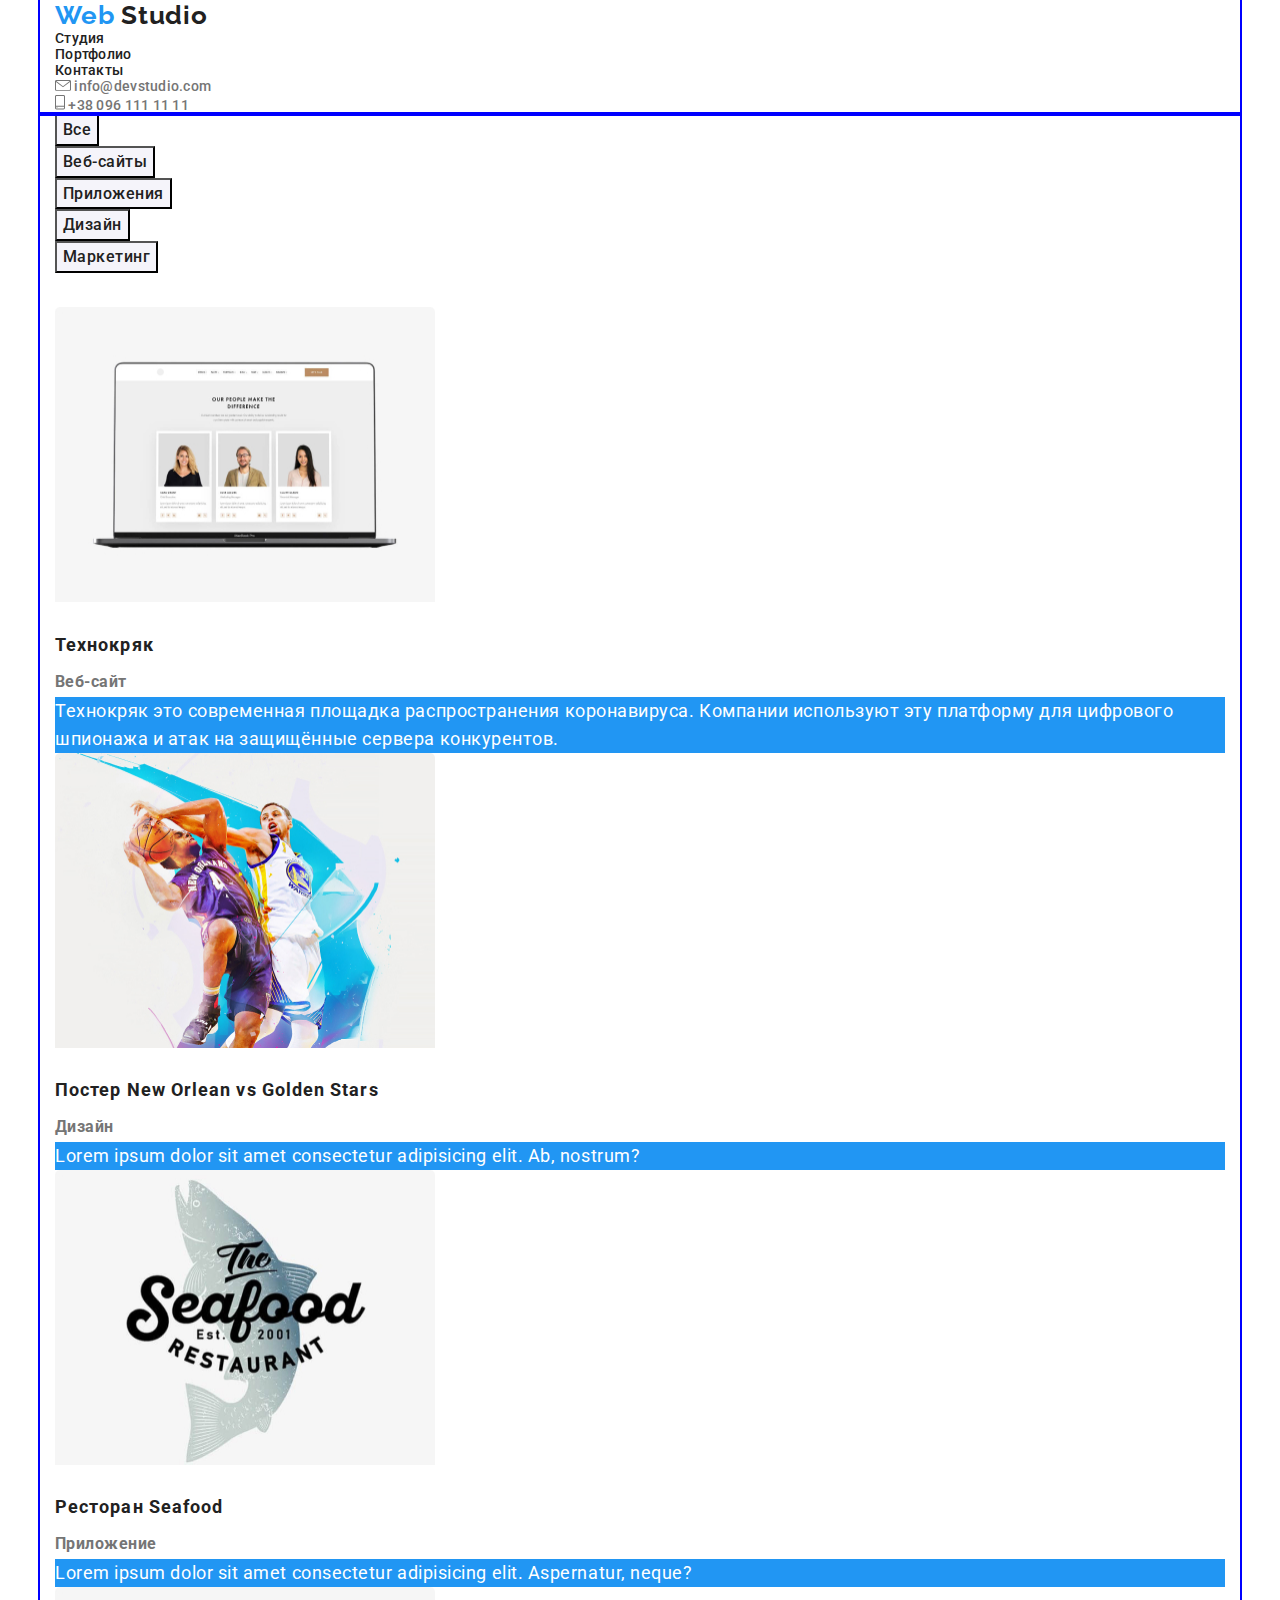
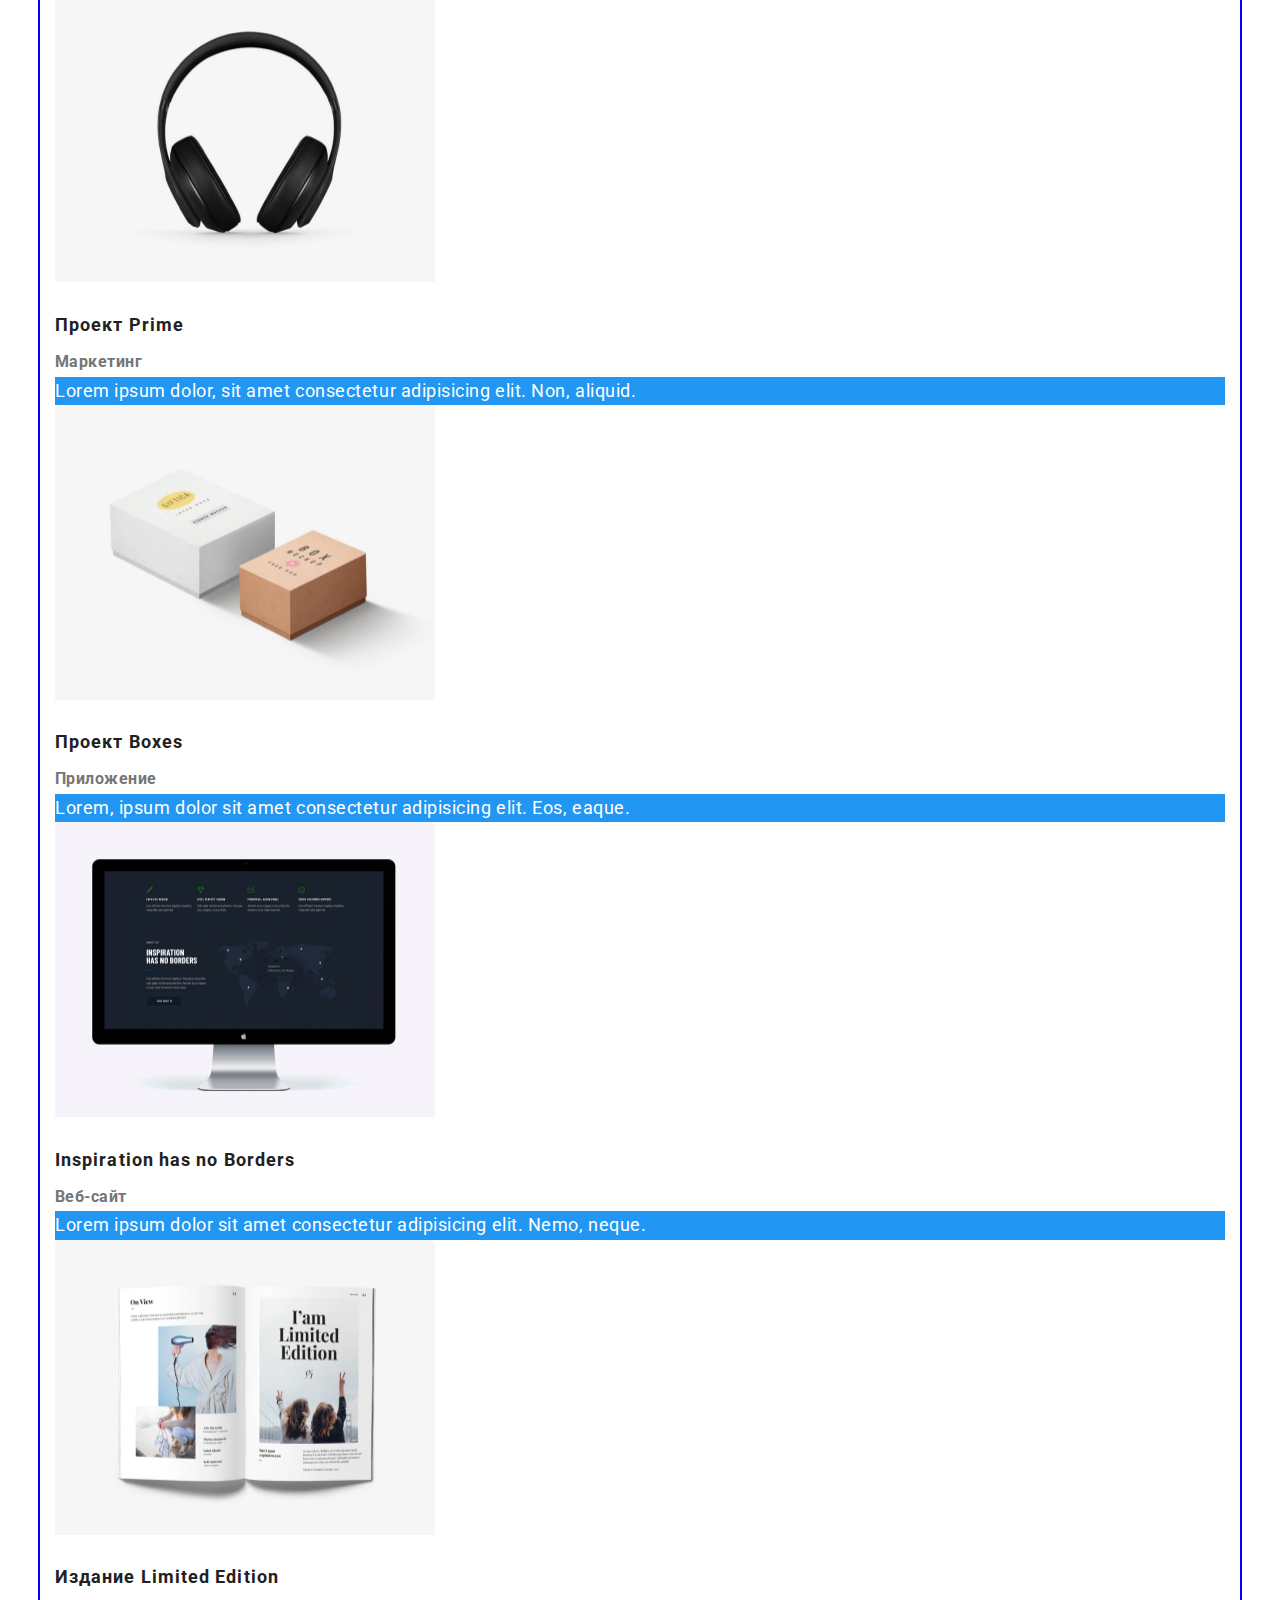
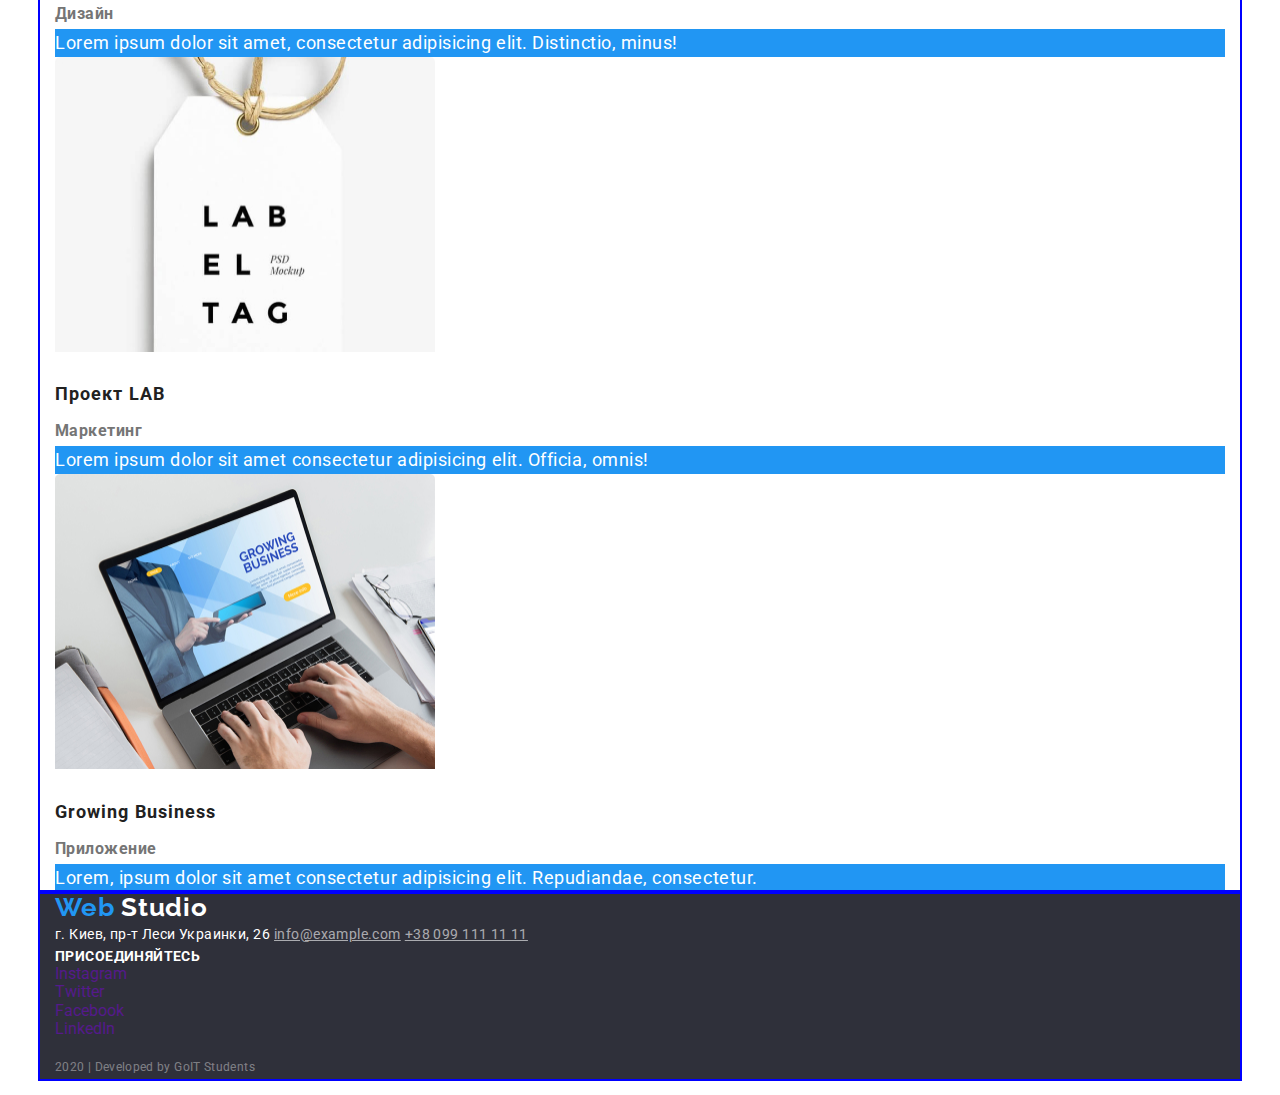
==== portfolio.html @ eb1d1e15 "Добавляет стили для геометрии без флекс боксов" ====
<!DOCTYPE html>
<html lang="ru">
  <head>
    <meta charset="UTF-8" />
    <meta name="viewport" content="width=device-width, initial-scale=1.0" />
    <title>Portfolio</title>
    <link
      href="https://fonts.googleapis.com/css?family=Raleway:700|Roboto:400,500,700,900&display=swap"
      rel="stylesheet"
    />
    <link
      rel="stylesheet"
      href="https://cdnjs.cloudflare.com/ajax/libs/modern-normalize/0.6.0/modern-normalize.min.css"
    />
    <link rel="stylesheet" href="./css/common.css" />
    <link rel="stylesheet" href="./css/portfolio.css" />
  </head>
  <body>
    <!-- Хедер -->
    <header>
      <nav class="conteiner">
        <a href="" class="logo">Web <span class="logo-studio">Studio</span></a>
        <ul class="site-nav">
          <li><a href="./index.html" class="link">Студия</a></li>
          <li><a href="./portfolio.html" class="link">Портфолио</a></li>
          <li><a href="" class="link">Контакты</a></li>
        </ul>

        <ul class="contact-nav">
          <li>
            <a href="mailto:info@devstudio.com" class="link">
              <img src="./images/envelope.svg" alt="изображение конверта" />
              info@devstudio.com
            </a>
          </li>
          <li>
            <a href="tel:+380961111111" class="link">
              <img src="./images/smartphone.svg" alt="изображение смартфона" />
              +38 096 111 11 11
            </a>
          </li>
        </ul>
      </nav>
    </header>

    <!-- main section -->
    <main class="conteiner">
      <ul class="service-list">
        <li><button>Все</button></li>
        <li><button>Веб-сайты</button></li>
        <li><button>Приложения</button></li>
        <li><button>Дизайн</button></li>
        <li><button>Маркетинг</button></li>
      </ul>
      <ul class="project-list">
        <li>
          <a href="" class="link">
            <img
              src="./images/technokryak.jpg"
              alt="фото сайта"
              width="380"
              height="295"
              class="image"
            />
            <h2 class="title">Технокряк</h2>
            <p class="type">Веб-сайт</p>
            <p class="text">
              Технокряк это современная площадка распространения коронавируса.
              Компании используют эту платформу для цифрового шпионажа и атак на
              защищённые сервера конкурентов.
            </p>
          </a>
        </li>
        <li>
          <a href="" class="link">
            <img
              src="./images/poster.jpg"
              alt="спортивные команды"
              width="380"
              height="295"
              class="image"
            />
            <h2 class="title">Постер New Orlean vs Golden Stars</h2>
            <p class="type">Дизайн</p>
            <p class="text">
              Lorem ipsum dolor sit amet consectetur adipisicing elit. Ab,
              nostrum?
            </p>
          </a>
        </li>
        <li>
          <a href="" class="link">
            <img
              src="./images/seafood.jpg"
              alt="постер ресторана"
              width="380"
              height="295"
              class="image"
            />
            <h2 class="title">Ресторан Seafood</h2>
            <p class="type">Приложение</p>
            <p class="text">
              Lorem ipsum dolor sit amet consectetur adipisicing elit.
              Aspernatur, neque?
            </p>
          </a>
        </li>
        <li>
          <a href="" class="link">
            <img
              src="./images/prime.jpg"
              alt="изображение наушников"
              width="380"
              height="295"
              class="image"
            />
            <h2 class="title">Проект Prime</h2>
            <p class="type">Маркетинг</p>
            <p class="text">
              Lorem ipsum dolor, sit amet consectetur adipisicing elit. Non,
              aliquid.
            </p>
          </a>
        </li>
        <li>
          <a href="" class="link">
            <img
              src="./images/boxes.jpg"
              alt="изображение коробок"
              width="380"
              height="295"
              class="image"
            />
            <h2 class="title">Проект Boxes</h2>
            <p class="type">Приложение</p>
            <p class="text">
              Lorem, ipsum dolor sit amet consectetur adipisicing elit. Eos,
              eaque.
            </p>
          </a>
        </li>
        <li>
          <a href="" class="link">
            <img
              src="./images/inspiration.jpg"
              alt="изображение монитора"
              width="380"
              height="295"
              class="image"
            />
            <h2 class="title">Inspiration has no Borders</h2>
            <p class="type">Веб-сайт</p>
            <p class="text">
              Lorem ipsum dolor sit amet consectetur adipisicing elit. Nemo,
              neque.
            </p>
          </a>
        </li>
        <li>
          <a href="" class="link">
            <img
              src="./images/edition.jpg"
              alt="изображение журнала"
              width="380"
              height="295"
              class="image"
            />
            <h2 class="title">Издание Limited Edition</h2>
            <p class="type">Дизайн</p>
            <p class="text">
              Lorem ipsum dolor sit amet, consectetur adipisicing elit.
              Distinctio, minus!
            </p>
          </a>
        </li>
        <li>
          <a href="" class="link">
            <img
              src="./images/lab.jpg"
              alt="изображение этикетки"
              width="380"
              height="295"
              class="image"
            />
            <h2 class="title">Проект LAB</h2>
            <p class="type">Маркетинг</p>
            <p class="text">
              Lorem ipsum dolor sit amet consectetur adipisicing elit. Officia,
              omnis!
            </p>
          </a>
        </li>
        <li>
          <a href="" class="link">
            <img
              src="./images/business.jpg"
              alt="изображение ноутбука"
              width="380"
              height="295"
              class="image"
            />
            <h2 class="title">Growing Business</h2>
            <p class="type">Приложение</p>
            <p class="text">
              Lorem, ipsum dolor sit amet consectetur adipisicing elit.
              Repudiandae, consectetur.
            </p>
          </a>
        </li>
      </ul>
    </main>

    <!-- Футер -->
    <footer class="conteiner">
      <div>
        <a href="" class="logo"
          >Web <span class="logo-studio-footer">Studio</span></a
        >
        <address class="address">
          <span class="address-street">г. Киев, пр-т Леси Украинки, 26</span>
          <a href="mailto:info@example.com" class="link">info@example.com</a>
          <a href="tel:+380991111111" class="phone">+38 099 111 11 11</a>
        </address>
      </div>
      <div>
        <b class="join">Присоединяйтесь</b>
        <ul class="join-social">
          <li>
            <a href="" aria-label="Ссылка на Instagram" class="link"
              >Instagram</a
            >
          </li>
          <li>
            <a href="" aria-label="Ссылка на Twitter" class="link">Twitter</a>
          </li>
          <li>
            <a href="" aria-label="Ссылка на Facebook" class="link">Facebook</a>
          </li>
          <li>
            <a href="" aria-label="Ссылка на LinkedIn" class="link">LinkedIn</a>
          </li>
        </ul>
      </div>
      <!-- <div>
              <b class="subscribe title">Подписаться на рассылку</b>
              <input type="text" placeholder="E-mail" />
              <button type="submit">Подписаться</button>
          </div> -->
      <p>
        <small class="bottom-text">2020 | Developed by GoIT Students</small>
      </p>
    </footer>
  </body>
</html>
---- css/common.css ----
:root {
  --main-bg-color: #ffffff;
  --secondary-bg-color: #f5f4fa;
  --primaty-text-color: #757575;
  --title-text-color: #212121;
  --white-text-color: #ffffff;
  --accent-bg-color: #2196f3;
  --footer-bg-color: #2f303a;
  --footer-main-color: rgba(255, 255, 255, 0.6);
  --footer-bottom-text: rgba(255, 255, 255, 0.4);
}

body {
  color: var(--primaty-text-color);
  font-family: Roboto, sans-serif;
}

footer {
  background-color: var(--footer-bg-color);
}

/* header */

.conteiner {
  margin-left: auto;
  margin-right: auto;
  width: 1200px;
  padding-left: 15px;
  padding-right: 15px;
  outline: 2px solid blue;
}

.logo {
  margin-bottom: 10px;
  color: var(--accent-bg-color);
  font-family: raleway, sans-serif;

  font-weight: 700;
  font-size: 26px;
  line-height: 1.19;
  letter-spacing: 0.03em;

  text-decoration: none;
}

.logo-studio {
  color: var(--title-text-color);
  font-family: raleway, sans-serif;

  font-weight: 700;
  font-size: 26px;
  line-height: 1.19;
  letter-spacing: 0.03em;

  text-decoration: none;
}

.site-nav .link {
  color: var(--title-text-color);
  text-decoration: none;
}

.site-nav {
  margin-top: 0px;
  margin-bottom: 0px;

  padding: 0px;
  font-weight: 500;
  font-size: 14px;
  line-height: 1.14;
  letter-spacing: 0.02em;

  list-style: none;
}

.site-nav .link:hover,
.site-nav .link:focus {
  color: var(--accent-bg-color);
}

.contact-nav {
  margin-top: 0px;
  margin-bottom: 0px;

  padding: 0px;
  font-weight: 500;
  font-size: 14px;
  line-height: 1.14;
  letter-spacing: 0.02em;
  list-style: none;
}

.contact-nav .link {
  color: var(--primaty-text-color);
  text-decoration: none;
}

.contact-nav .link:hover,
.contact-nav .link:focus {
  color: var(--accent-bg-color);
}

/* footer */
.logo-studio-footer {
  color: var(--white-text-color);
}

.address-street {
  margin-bottom: 9px;

  color: var(--white-text-color);
  font-style: normal;
  font-weight: 400;
  font-size: 14px;
  line-height: 1.71;
  letter-spacing: 0.03em;
}

.address .link {
  margin-bottom: 9px;

  color: var(--footer-main-color);
  font-style: normal;
  font-weight: 400;
  font-size: 14px;
  line-height: 1.71;
  letter-spacing: 0.03em;
}

.address .phone {
  color: var(--footer-main-color);
  font-style: normal;
  font-weight: 400;
  font-size: 14px;
  line-height: 1.71;
  letter-spacing: 0.03em;
}

.join {
  margin-bottom: 21px;

  color: var(--white-text-color);
  font-weight: bold;
  font-size: 14px;
  line-height: 1.14;
  letter-spacing: 0.03em;
  text-transform: uppercase;
}

.join-social {
  margin: 0px;
  padding: 0px;
  list-style: none;
}

.join-social .link {
  text-decoration: none;
}

.join-social .link:hover {
  fill: var(--accent-bg-color);
}

.bottom-text {
  color: var(--footer-bottom-text);
  font-weight: 400;
  font-size: 12px;
  line-height: 2;
  text-align: center;
  letter-spacing: 0.03em;
}
---- css/portfolio.css ----
:root {
  --main-bg-color: #ffffff;
  --secondary-bg-color: #f5f4fa;
  --primaty-text-color: #757575;
  --title-text-color: #212121;
  --white-text-color: #ffffff;
  --accent-bg-color: #2196f3;
  --footer-bg-color: #2f303a;
  --footer-main-color: rgba(255, 255, 255, 0.6);
  --footer-bottom-text: rgba(255, 255, 255, 0.4);
}

/* button */

button {
  color: var(--title-text-color);
  background-color: var(--secondary-bg-color);
  font-family: inherit;
  font-weight: 500;
  font-size: 16px;
  line-height: 1.62;
  text-align: center;
  letter-spacing: 0.03em;
}

button:hover,
button:focus {
  color: var(--white-text-color);
  background-color: var(--accent-bg-color);
}

.project-list {
  margin: 0px;
  padding: 0px;
  list-style: none;
}

.project-list .image {
  margin-bottom: 20px;
}

.project-list .title {
  margin: 0px;
  margin-bottom: 4px;

  color: var(--title-text-color);
  font-weight: 700;
  font-size: 18px;
  line-height: 2;
  letter-spacing: 0.06em;
}

.project-list .link {
  text-decoration: none;
}

.project-list .type {
  margin: 0px;

  color: var(--primaty-text-color);
  font-weight: 700;
  font-size: 16px;
  line-height: 1.87;
  letter-spacing: 0.03em;
}

.project-list .text {
  margin: 0px;

  color: var(--white-text-color);
  background-color: var(--accent-bg-color);

  font-weight: 400;
  font-size: 18px;
  line-height: 1.56;
  letter-spacing: 0.03em;
}

/* services */

.service-list {
  margin: 0px;
  padding: 0px;

  margin-bottom: 34px;
  list-style: none;
}
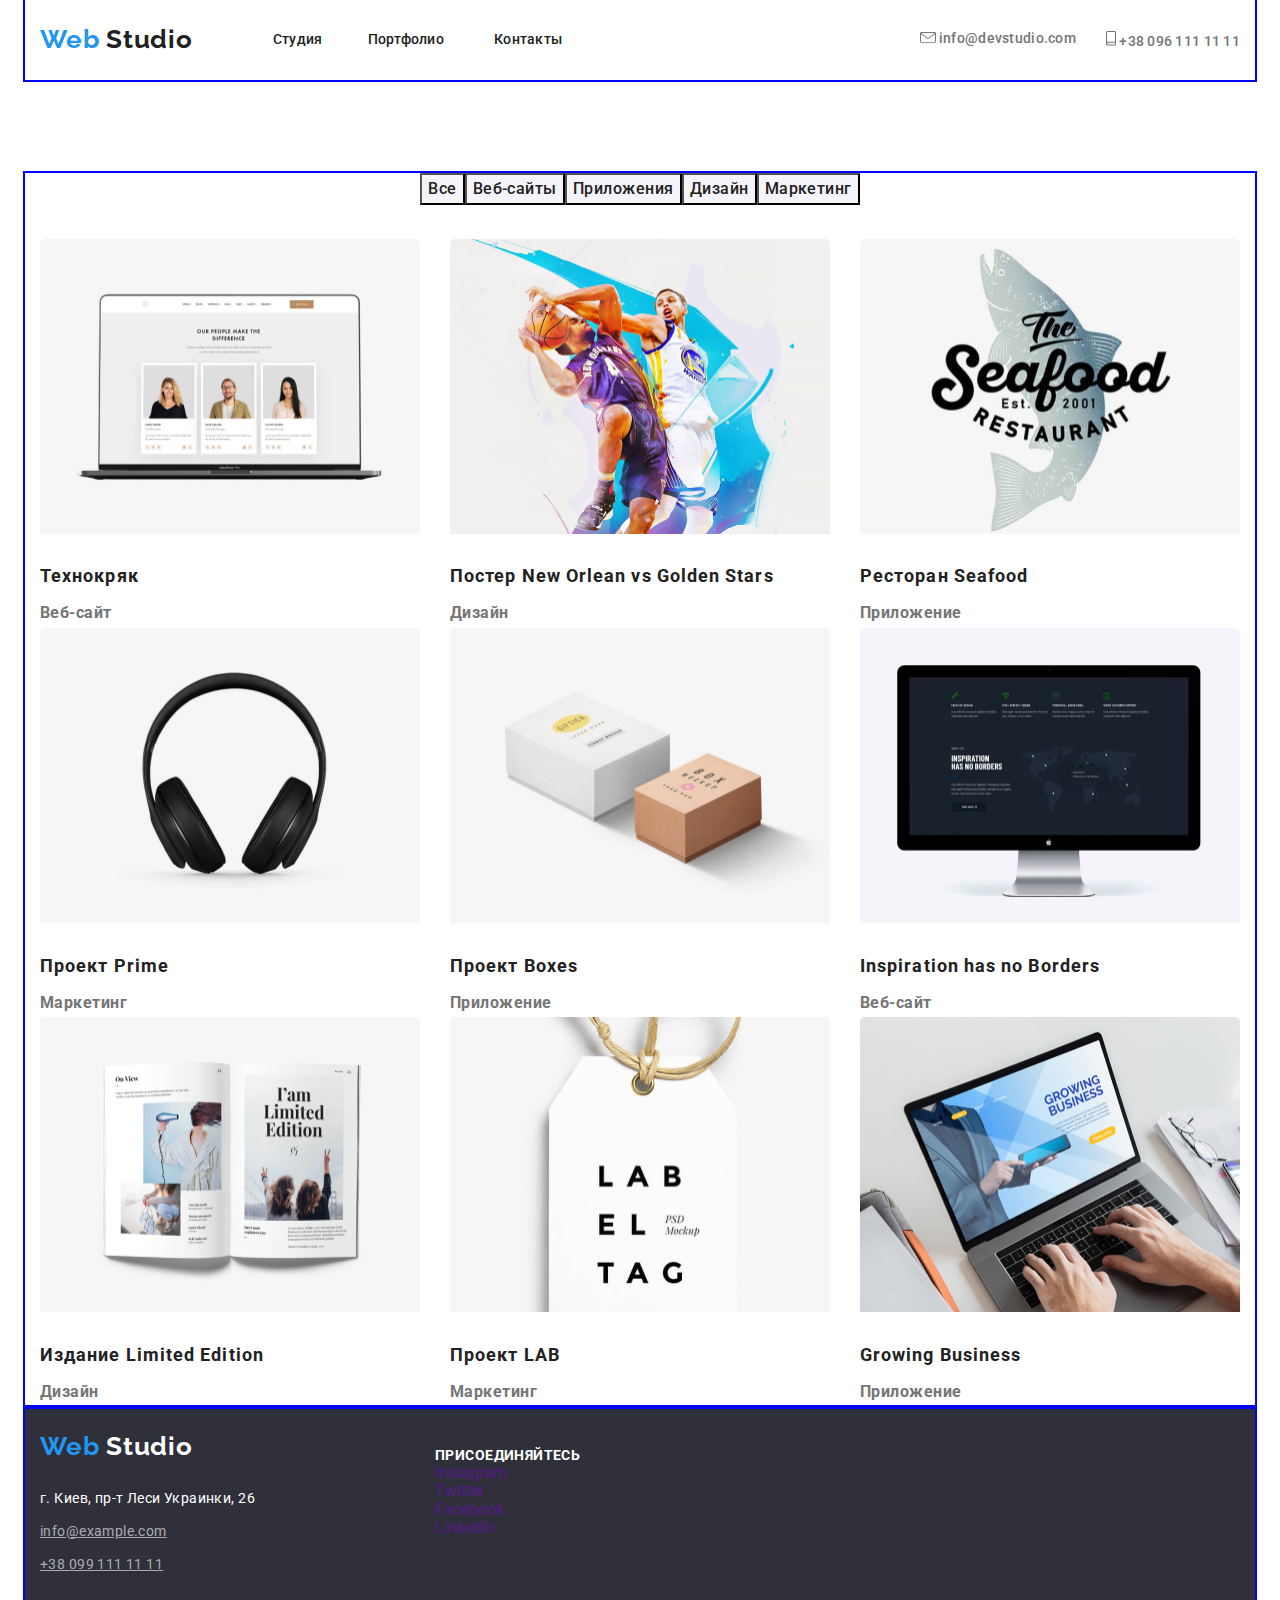
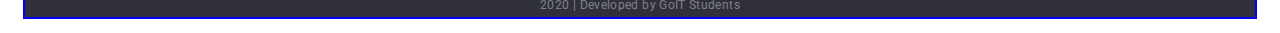
==== commit bc483516: "добавляет флекс боксы" ====
--- a/portfolio.html
+++ b/portfolio.html
@@ -18,22 +18,26 @@
   <body>
     <!-- Хедер -->
     <header>
-      <nav class="conteiner">
+      <nav class="conteiner navigation">
         <a href="" class="logo">Web <span class="logo-studio">Studio</span></a>
         <ul class="site-nav">
-          <li><a href="./index.html" class="link">Студия</a></li>
-          <li><a href="./portfolio.html" class="link">Портфолио</a></li>
-          <li><a href="" class="link">Контакты</a></li>
+          <li class="item studio">
+            <a href="./index.html" class="link">Студия</a>
+          </li>
+          <li class="item portfolio">
+            <a href="./portfolio.html" class="link">Портфолио</a>
+          </li>
+          <li class="item"><a href="" class="link">Контакты</a></li>
         </ul>
 
         <ul class="contact-nav">
-          <li>
+          <li class="item mail">
             <a href="mailto:info@devstudio.com" class="link">
               <img src="./images/envelope.svg" alt="изображение конверта" />
               info@devstudio.com
             </a>
           </li>
-          <li>
+          <li class="item">
             <a href="tel:+380961111111" class="link">
               <img src="./images/smartphone.svg" alt="изображение смартфона" />
               +38 096 111 11 11
@@ -44,7 +48,7 @@
     </header>
 
     <!-- main section -->
-    <main class="conteiner">
+    <main class="conteiner main">
       <ul class="service-list">
         <li><button>Все</button></li>
         <li><button>Веб-сайты</button></li>
@@ -53,7 +57,7 @@
         <li><button>Маркетинг</button></li>
       </ul>
       <ul class="project-list">
-        <li>
+        <li class="project element">
           <a href="" class="link">
             <img
               src="./images/technokryak.jpg"
@@ -64,14 +68,14 @@
             />
             <h2 class="title">Технокряк</h2>
             <p class="type">Веб-сайт</p>
-            <p class="text">
+            <!-- <p class="text">
               Технокряк это современная площадка распространения коронавируса.
               Компании используют эту платформу для цифрового шпионажа и атак на
               защищённые сервера конкурентов.
-            </p>
-          </a>
-        </li>
-        <li>
+            </p> -->
+          </a>
+        </li>
+        <li class="project element">
           <a href="" class="link">
             <img
               src="./images/poster.jpg"
@@ -82,13 +86,13 @@
             />
             <h2 class="title">Постер New Orlean vs Golden Stars</h2>
             <p class="type">Дизайн</p>
-            <p class="text">
+            <!-- <p class="text">
               Lorem ipsum dolor sit amet consectetur adipisicing elit. Ab,
               nostrum?
-            </p>
-          </a>
-        </li>
-        <li>
+            </p> -->
+          </a>
+        </li>
+        <li class="project element">
           <a href="" class="link">
             <img
               src="./images/seafood.jpg"
@@ -99,13 +103,13 @@
             />
             <h2 class="title">Ресторан Seafood</h2>
             <p class="type">Приложение</p>
-            <p class="text">
+            <!-- <p class="text">
               Lorem ipsum dolor sit amet consectetur adipisicing elit.
               Aspernatur, neque?
-            </p>
-          </a>
-        </li>
-        <li>
+            </p> -->
+          </a>
+        </li>
+        <li class="project element">
           <a href="" class="link">
             <img
               src="./images/prime.jpg"
@@ -116,13 +120,13 @@
             />
             <h2 class="title">Проект Prime</h2>
             <p class="type">Маркетинг</p>
-            <p class="text">
+            <!-- <p class="text">
               Lorem ipsum dolor, sit amet consectetur adipisicing elit. Non,
               aliquid.
-            </p>
-          </a>
-        </li>
-        <li>
+            </p> -->
+          </a>
+        </li>
+        <li class="project element">
           <a href="" class="link">
             <img
               src="./images/boxes.jpg"
@@ -133,13 +137,13 @@
             />
             <h2 class="title">Проект Boxes</h2>
             <p class="type">Приложение</p>
-            <p class="text">
+            <!-- <p class="text">
               Lorem, ipsum dolor sit amet consectetur adipisicing elit. Eos,
               eaque.
-            </p>
-          </a>
-        </li>
-        <li>
+            </p> -->
+          </a>
+        </li>
+        <li class="project element">
           <a href="" class="link">
             <img
               src="./images/inspiration.jpg"
@@ -150,13 +154,13 @@
             />
             <h2 class="title">Inspiration has no Borders</h2>
             <p class="type">Веб-сайт</p>
-            <p class="text">
+            <!-- <p class="text">
               Lorem ipsum dolor sit amet consectetur adipisicing elit. Nemo,
               neque.
-            </p>
-          </a>
-        </li>
-        <li>
+            </p> -->
+          </a>
+        </li>
+        <li class="project element">
           <a href="" class="link">
             <img
               src="./images/edition.jpg"
@@ -167,13 +171,13 @@
             />
             <h2 class="title">Издание Limited Edition</h2>
             <p class="type">Дизайн</p>
-            <p class="text">
+            <!-- <p class="text">
               Lorem ipsum dolor sit amet, consectetur adipisicing elit.
               Distinctio, minus!
-            </p>
-          </a>
-        </li>
-        <li>
+            </p> -->
+          </a>
+        </li>
+        <li class="project element">
           <a href="" class="link">
             <img
               src="./images/lab.jpg"
@@ -184,13 +188,13 @@
             />
             <h2 class="title">Проект LAB</h2>
             <p class="type">Маркетинг</p>
-            <p class="text">
+            <!-- <p class="text">
               Lorem ipsum dolor sit amet consectetur adipisicing elit. Officia,
               omnis!
-            </p>
-          </a>
-        </li>
-        <li>
+            </p> -->
+          </a>
+        </li>
+        <li class="project element">
           <a href="" class="link">
             <img
               src="./images/business.jpg"
@@ -201,10 +205,10 @@
             />
             <h2 class="title">Growing Business</h2>
             <p class="type">Приложение</p>
-            <p class="text">
+            <!-- <p class="text">
               Lorem, ipsum dolor sit amet consectetur adipisicing elit.
               Repudiandae, consectetur.
-            </p>
+            </p> -->
           </a>
         </li>
       </ul>
@@ -212,40 +216,46 @@
 
     <!-- Футер -->
     <footer class="conteiner">
-      <div>
-        <a href="" class="logo"
-          >Web <span class="logo-studio-footer">Studio</span></a
-        >
-        <address class="address">
-          <span class="address-street">г. Киев, пр-т Леси Украинки, 26</span>
-          <a href="mailto:info@example.com" class="link">info@example.com</a>
-          <a href="tel:+380991111111" class="phone">+38 099 111 11 11</a>
-        </address>
-      </div>
-      <div>
-        <b class="join">Присоединяйтесь</b>
-        <ul class="join-social">
-          <li>
-            <a href="" aria-label="Ссылка на Instagram" class="link"
-              >Instagram</a
-            >
-          </li>
-          <li>
-            <a href="" aria-label="Ссылка на Twitter" class="link">Twitter</a>
-          </li>
-          <li>
-            <a href="" aria-label="Ссылка на Facebook" class="link">Facebook</a>
-          </li>
-          <li>
-            <a href="" aria-label="Ссылка на LinkedIn" class="link">LinkedIn</a>
-          </li>
-        </ul>
-      </div>
-      <!-- <div>
+      <div class="footer">
+        <div class="address-box">
+          <a href="" class="logo"
+            >Web <span class="logo-studio-footer">Studio</span></a
+          >
+          <address class="address">
+            <span class="address-street">г. Киев, пр-т Леси Украинки, 26</span>
+            <a href="mailto:info@example.com" class="link">info@example.com</a>
+            <a href="tel:+380991111111" class="phone">+38 099 111 11 11</a>
+          </address>
+        </div>
+        <div class="join-box">
+          <b class="join">Присоединяйтесь</b>
+          <ul class="join-social">
+            <li>
+              <a href="" aria-label="Ссылка на Instagram" class="link"
+                >Instagram</a
+              >
+            </li>
+            <li>
+              <a href="" aria-label="Ссылка на Twitter" class="link">Twitter</a>
+            </li>
+            <li>
+              <a href="" aria-label="Ссылка на Facebook" class="link"
+                >Facebook</a
+              >
+            </li>
+            <li>
+              <a href="" aria-label="Ссылка на LinkedIn" class="link"
+                >LinkedIn</a
+              >
+            </li>
+          </ul>
+        </div>
+        <!-- <div>
               <b class="subscribe title">Подписаться на рассылку</b>
               <input type="text" placeholder="E-mail" />
               <button type="submit">Подписаться</button>
-          </div> -->
+            </div> -->
+      </div>
       <p>
         <small class="bottom-text">2020 | Developed by GoIT Students</small>
       </p>
--- a/css/common.css
+++ b/css/common.css
@@ -24,14 +24,22 @@
 .conteiner {
   margin-left: auto;
   margin-right: auto;
-  width: 1200px;
+  width: 1230px;
   padding-left: 15px;
   padding-right: 15px;
   outline: 2px solid blue;
 }
 
+.conteiner.navigation {
+  display: flex;
+  align-items: center;
+}
+
 .logo {
-  margin-bottom: 10px;
+  display: block;
+  padding-top: 24px;
+  padding-bottom: 25px;
+
   color: var(--accent-bg-color);
   font-family: raleway, sans-serif;
 
@@ -56,11 +64,18 @@
 }
 
 .site-nav .link {
+  display: block;
+  padding-top: 32px;
+  padding-bottom: 32px;
+
   color: var(--title-text-color);
   text-decoration: none;
 }
 
 .site-nav {
+  display: flex;
+  margin-left: 80px;
+
   margin-top: 0px;
   margin-bottom: 0px;
 
@@ -71,6 +86,18 @@
   letter-spacing: 0.02em;
 
   list-style: none;
+}
+
+/* .site-nav .item {
+  outline: 2px solid tomato;
+} */
+
+.site-nav .item.studio {
+  margin-right: 45px;
+}
+
+.site-nav .item.portfolio {
+  margin-right: 50px;
 }
 
 .site-nav .link:hover,
@@ -79,8 +106,10 @@
 }
 
 .contact-nav {
+  display: flex;
   margin-top: 0px;
   margin-bottom: 0px;
+  margin-left: auto;
 
   padding: 0px;
   font-weight: 500;
@@ -90,6 +119,14 @@
   list-style: none;
 }
 
+/* .contact-nav .item {
+  outline: 2px solid tomato;
+} */
+
+.contact-nav .item.mail {
+  margin-right: 30px;
+}
+
 .contact-nav .link {
   color: var(--primaty-text-color);
   text-decoration: none;
@@ -105,7 +142,13 @@
   color: var(--white-text-color);
 }
 
+.footer {
+  display: flex;
+  align-items: center;
+}
+
 .address-street {
+  display: block;
   margin-bottom: 9px;
 
   color: var(--white-text-color);
@@ -117,6 +160,7 @@
 }
 
 .address .link {
+  display: block;
   margin-bottom: 9px;
 
   color: var(--footer-main-color);
@@ -128,12 +172,19 @@
 }
 
 .address .phone {
+  display: block;
+
   color: var(--footer-main-color);
   font-style: normal;
   font-weight: 400;
   font-size: 14px;
   line-height: 1.71;
   letter-spacing: 0.03em;
+}
+
+.join-box {
+  margin-left: 180px;
+  margin-right: 100px;
 }
 
 .join {
@@ -162,6 +213,7 @@
 }
 
 .bottom-text {
+  display: block;
   color: var(--footer-bottom-text);
   font-weight: 400;
   font-size: 12px;
--- a/css/portfolio.css
+++ b/css/portfolio.css
@@ -29,10 +29,42 @@
   background-color: var(--accent-bg-color);
 }
 
+.conteiner.main {
+  margin-top: 93px;
+}
+
+/* services */
+
+.service-list {
+  display: flex;
+  align-items: center;
+  justify-content: center;
+
+  margin: 0px;
+  padding: 0px;
+
+  margin-bottom: 34px;
+  list-style: none;
+}
+
+/* projects */
+
 .project-list {
+  display: flex;
+  flex-wrap: wrap;
+
   margin: 0px;
   padding: 0px;
   list-style: none;
+}
+
+.project.element {
+  width: calc((100% - 60px) / 3);
+  margin-right: 30px;
+}
+
+.project.element:nth-child(3n) {
+  margin-right: 0px;
 }
 
 .project-list .image {
@@ -75,13 +107,3 @@
   line-height: 1.56;
   letter-spacing: 0.03em;
 }
-
-/* services */
-
-.service-list {
-  margin: 0px;
-  padding: 0px;
-
-  margin-bottom: 34px;
-  list-style: none;
-}
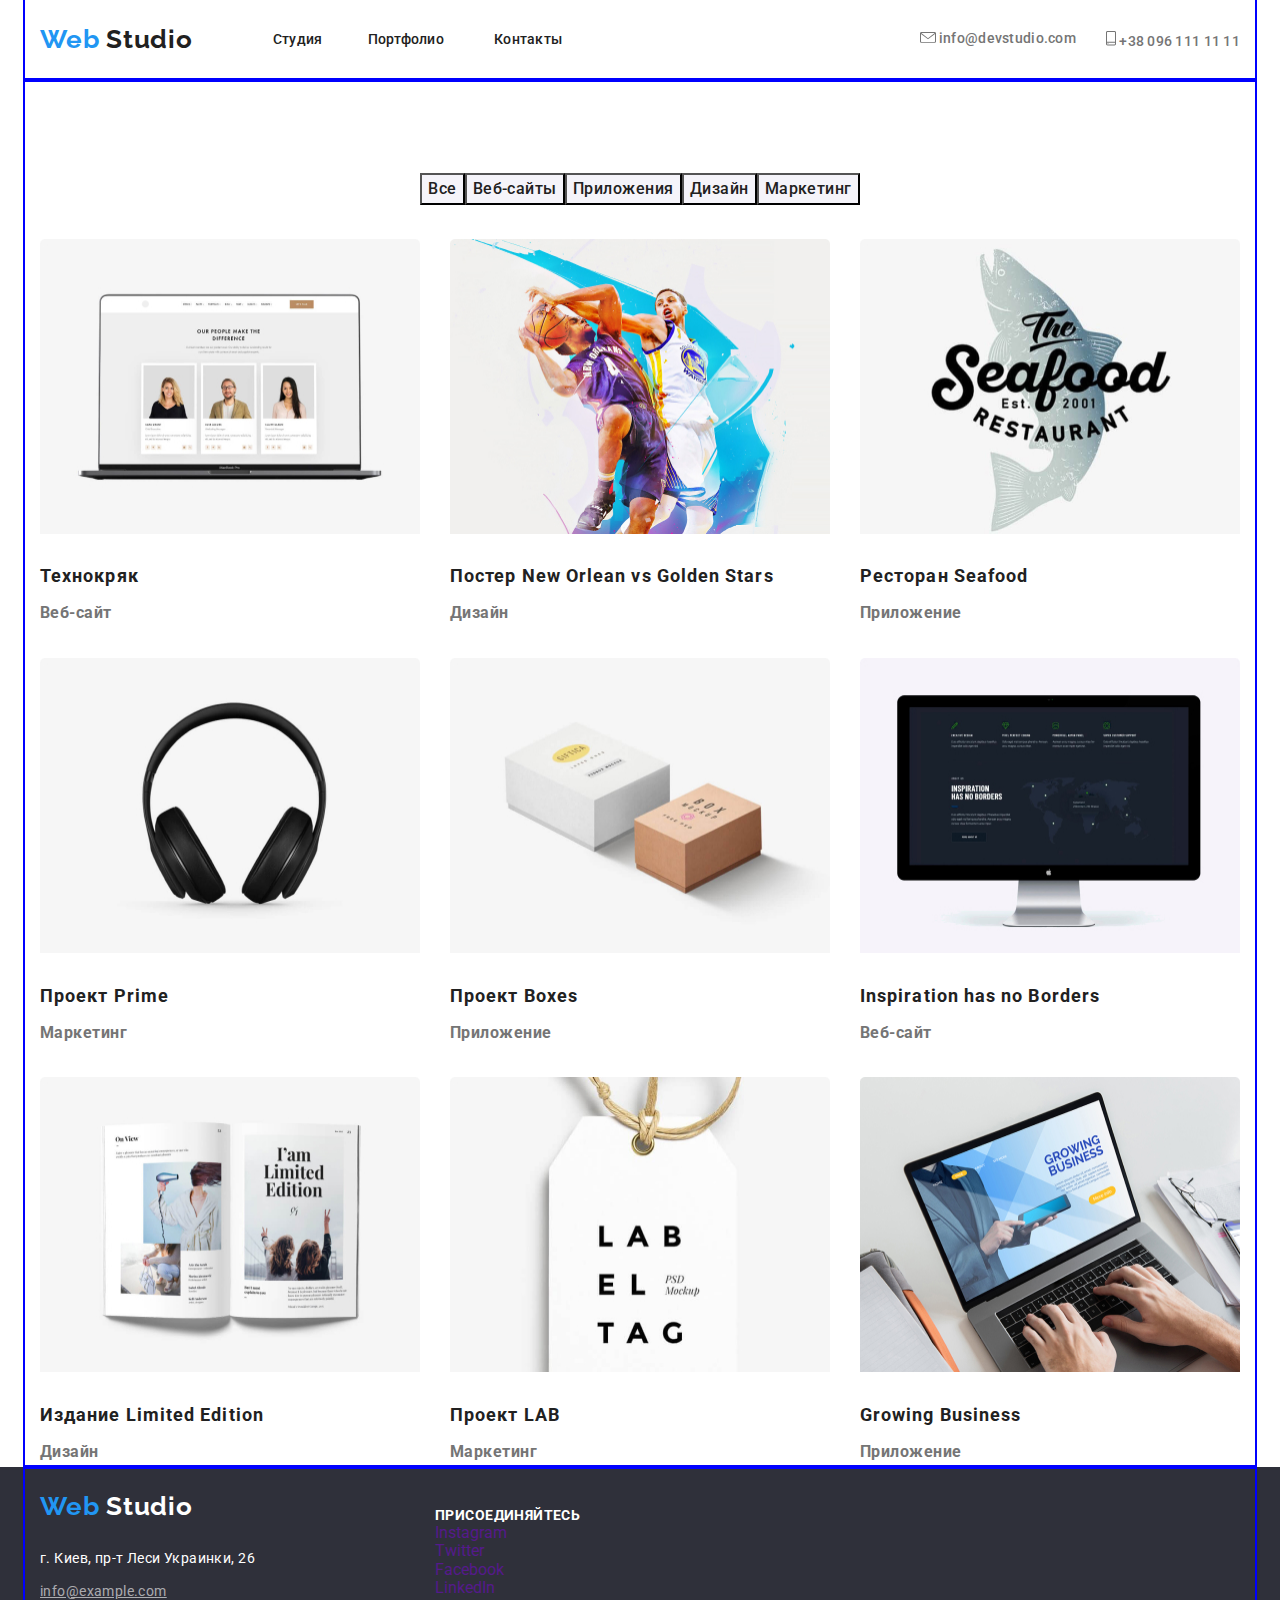
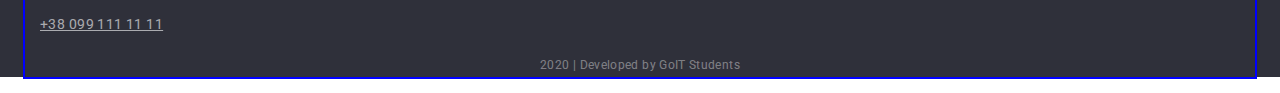
==== commit 951201a7: "исправляет ошибки после проверки дз3" ====
--- a/portfolio.html
+++ b/portfolio.html
@@ -18,7 +18,7 @@
   <body>
     <!-- Хедер -->
     <header>
-      <nav class="conteiner navigation">
+      <nav class="container navigation">
         <a href="" class="logo">Web <span class="logo-studio">Studio</span></a>
         <ul class="site-nav">
           <li class="item studio">
@@ -48,217 +48,227 @@
     </header>
 
     <!-- main section -->
-    <main class="conteiner main">
-      <ul class="service-list">
-        <li><button>Все</button></li>
-        <li><button>Веб-сайты</button></li>
-        <li><button>Приложения</button></li>
-        <li><button>Дизайн</button></li>
-        <li><button>Маркетинг</button></li>
-      </ul>
-      <ul class="project-list">
-        <li class="project element">
-          <a href="" class="link">
-            <img
-              src="./images/technokryak.jpg"
-              alt="фото сайта"
-              width="380"
-              height="295"
-              class="image"
-            />
-            <h2 class="title">Технокряк</h2>
-            <p class="type">Веб-сайт</p>
-            <!-- <p class="text">
+    <main class="section">
+      <div class="container main">
+        <ul class="service-list">
+          <li><button>Все</button></li>
+          <li><button>Веб-сайты</button></li>
+          <li><button>Приложения</button></li>
+          <li><button>Дизайн</button></li>
+          <li><button>Маркетинг</button></li>
+        </ul>
+        <ul class="project-list">
+          <li class="project element">
+            <a href="" class="link">
+              <img
+                src="./images/technokryak.jpg"
+                alt="фото сайта"
+                width="380"
+                height="295"
+                class="image"
+              />
+              <h2 class="title">Технокряк</h2>
+              <p class="type">Веб-сайт</p>
+              <!-- <p class="text">
               Технокряк это современная площадка распространения коронавируса.
               Компании используют эту платформу для цифрового шпионажа и атак на
               защищённые сервера конкурентов.
             </p> -->
-          </a>
-        </li>
-        <li class="project element">
-          <a href="" class="link">
-            <img
-              src="./images/poster.jpg"
-              alt="спортивные команды"
-              width="380"
-              height="295"
-              class="image"
-            />
-            <h2 class="title">Постер New Orlean vs Golden Stars</h2>
-            <p class="type">Дизайн</p>
-            <!-- <p class="text">
+            </a>
+          </li>
+          <li class="project element">
+            <a href="" class="link">
+              <img
+                src="./images/poster.jpg"
+                alt="спортивные команды"
+                width="380"
+                height="295"
+                class="image"
+              />
+              <h2 class="title">Постер New Orlean vs Golden Stars</h2>
+              <p class="type">Дизайн</p>
+              <!-- <p class="text">
               Lorem ipsum dolor sit amet consectetur adipisicing elit. Ab,
               nostrum?
             </p> -->
-          </a>
-        </li>
-        <li class="project element">
-          <a href="" class="link">
-            <img
-              src="./images/seafood.jpg"
-              alt="постер ресторана"
-              width="380"
-              height="295"
-              class="image"
-            />
-            <h2 class="title">Ресторан Seafood</h2>
-            <p class="type">Приложение</p>
-            <!-- <p class="text">
+            </a>
+          </li>
+          <li class="project element">
+            <a href="" class="link">
+              <img
+                src="./images/seafood.jpg"
+                alt="постер ресторана"
+                width="380"
+                height="295"
+                class="image"
+              />
+              <h2 class="title">Ресторан Seafood</h2>
+              <p class="type">Приложение</p>
+              <!-- <p class="text">
               Lorem ipsum dolor sit amet consectetur adipisicing elit.
               Aspernatur, neque?
             </p> -->
-          </a>
-        </li>
-        <li class="project element">
-          <a href="" class="link">
-            <img
-              src="./images/prime.jpg"
-              alt="изображение наушников"
-              width="380"
-              height="295"
-              class="image"
-            />
-            <h2 class="title">Проект Prime</h2>
-            <p class="type">Маркетинг</p>
-            <!-- <p class="text">
+            </a>
+          </li>
+          <li class="project element">
+            <a href="" class="link">
+              <img
+                src="./images/prime.jpg"
+                alt="изображение наушников"
+                width="380"
+                height="295"
+                class="image"
+              />
+              <h2 class="title">Проект Prime</h2>
+              <p class="type">Маркетинг</p>
+              <!-- <p class="text">
               Lorem ipsum dolor, sit amet consectetur adipisicing elit. Non,
               aliquid.
             </p> -->
-          </a>
-        </li>
-        <li class="project element">
-          <a href="" class="link">
-            <img
-              src="./images/boxes.jpg"
-              alt="изображение коробок"
-              width="380"
-              height="295"
-              class="image"
-            />
-            <h2 class="title">Проект Boxes</h2>
-            <p class="type">Приложение</p>
-            <!-- <p class="text">
+            </a>
+          </li>
+          <li class="project element">
+            <a href="" class="link">
+              <img
+                src="./images/boxes.jpg"
+                alt="изображение коробок"
+                width="380"
+                height="295"
+                class="image"
+              />
+              <h2 class="title">Проект Boxes</h2>
+              <p class="type">Приложение</p>
+              <!-- <p class="text">
               Lorem, ipsum dolor sit amet consectetur adipisicing elit. Eos,
               eaque.
             </p> -->
-          </a>
-        </li>
-        <li class="project element">
-          <a href="" class="link">
-            <img
-              src="./images/inspiration.jpg"
-              alt="изображение монитора"
-              width="380"
-              height="295"
-              class="image"
-            />
-            <h2 class="title">Inspiration has no Borders</h2>
-            <p class="type">Веб-сайт</p>
-            <!-- <p class="text">
+            </a>
+          </li>
+          <li class="project element">
+            <a href="" class="link">
+              <img
+                src="./images/inspiration.jpg"
+                alt="изображение монитора"
+                width="380"
+                height="295"
+                class="image"
+              />
+              <h2 class="title">Inspiration has no Borders</h2>
+              <p class="type">Веб-сайт</p>
+              <!-- <p class="text">
               Lorem ipsum dolor sit amet consectetur adipisicing elit. Nemo,
               neque.
             </p> -->
-          </a>
-        </li>
-        <li class="project element">
-          <a href="" class="link">
-            <img
-              src="./images/edition.jpg"
-              alt="изображение журнала"
-              width="380"
-              height="295"
-              class="image"
-            />
-            <h2 class="title">Издание Limited Edition</h2>
-            <p class="type">Дизайн</p>
-            <!-- <p class="text">
+            </a>
+          </li>
+          <li class="project element">
+            <a href="" class="link">
+              <img
+                src="./images/edition.jpg"
+                alt="изображение журнала"
+                width="380"
+                height="295"
+                class="image"
+              />
+              <h2 class="title">Издание Limited Edition</h2>
+              <p class="type">Дизайн</p>
+              <!-- <p class="text">
               Lorem ipsum dolor sit amet, consectetur adipisicing elit.
               Distinctio, minus!
             </p> -->
-          </a>
-        </li>
-        <li class="project element">
-          <a href="" class="link">
-            <img
-              src="./images/lab.jpg"
-              alt="изображение этикетки"
-              width="380"
-              height="295"
-              class="image"
-            />
-            <h2 class="title">Проект LAB</h2>
-            <p class="type">Маркетинг</p>
-            <!-- <p class="text">
+            </a>
+          </li>
+          <li class="project element">
+            <a href="" class="link">
+              <img
+                src="./images/lab.jpg"
+                alt="изображение этикетки"
+                width="380"
+                height="295"
+                class="image"
+              />
+              <h2 class="title">Проект LAB</h2>
+              <p class="type">Маркетинг</p>
+              <!-- <p class="text">
               Lorem ipsum dolor sit amet consectetur adipisicing elit. Officia,
               omnis!
             </p> -->
-          </a>
-        </li>
-        <li class="project element">
-          <a href="" class="link">
-            <img
-              src="./images/business.jpg"
-              alt="изображение ноутбука"
-              width="380"
-              height="295"
-              class="image"
-            />
-            <h2 class="title">Growing Business</h2>
-            <p class="type">Приложение</p>
-            <!-- <p class="text">
+            </a>
+          </li>
+          <li class="project element">
+            <a href="" class="link">
+              <img
+                src="./images/business.jpg"
+                alt="изображение ноутбука"
+                width="380"
+                height="295"
+                class="image"
+              />
+              <h2 class="title">Growing Business</h2>
+              <p class="type">Приложение</p>
+              <!-- <p class="text">
               Lorem, ipsum dolor sit amet consectetur adipisicing elit.
               Repudiandae, consectetur.
             </p> -->
-          </a>
-        </li>
-      </ul>
+            </a>
+          </li>
+        </ul>
+      </div>
     </main>
 
     <!-- Футер -->
-    <footer class="conteiner">
-      <div class="footer">
-        <div class="address-box">
-          <a href="" class="logo"
-            >Web <span class="logo-studio-footer">Studio</span></a
-          >
-          <address class="address">
-            <span class="address-street">г. Киев, пр-т Леси Украинки, 26</span>
-            <a href="mailto:info@example.com" class="link">info@example.com</a>
-            <a href="tel:+380991111111" class="phone">+38 099 111 11 11</a>
-          </address>
-        </div>
-        <div class="join-box">
-          <b class="join">Присоединяйтесь</b>
-          <ul class="join-social">
-            <li>
-              <a href="" aria-label="Ссылка на Instagram" class="link"
-                >Instagram</a
+    <footer>
+      <div class="container">
+        <div class="footer">
+          <div class="address-box">
+            <a href="" class="logo"
+              >Web <span class="logo-studio-footer">Studio</span></a
+            >
+            <address class="address">
+              <span class="address-street"
+                >г. Киев, пр-т Леси Украинки, 26</span
               >
-            </li>
-            <li>
-              <a href="" aria-label="Ссылка на Twitter" class="link">Twitter</a>
-            </li>
-            <li>
-              <a href="" aria-label="Ссылка на Facebook" class="link"
-                >Facebook</a
+              <a href="mailto:info@example.com" class="link"
+                >info@example.com</a
               >
-            </li>
-            <li>
-              <a href="" aria-label="Ссылка на LinkedIn" class="link"
-                >LinkedIn</a
-              >
-            </li>
-          </ul>
-        </div>
-        <!-- <div>
+              <a href="tel:+380991111111" class="phone">+38 099 111 11 11</a>
+            </address>
+          </div>
+          <div class="join-box">
+            <b class="join">Присоединяйтесь</b>
+            <ul class="join-social">
+              <li>
+                <a href="" aria-label="Ссылка на Instagram" class="link"
+                  >Instagram</a
+                >
+              </li>
+              <li>
+                <a href="" aria-label="Ссылка на Twitter" class="link"
+                  >Twitter</a
+                >
+              </li>
+              <li>
+                <a href="" aria-label="Ссылка на Facebook" class="link"
+                  >Facebook</a
+                >
+              </li>
+              <li>
+                <a href="" aria-label="Ссылка на LinkedIn" class="link"
+                  >LinkedIn</a
+                >
+              </li>
+            </ul>
+          </div>
+          <!-- <div>
               <b class="subscribe title">Подписаться на рассылку</b>
               <input type="text" placeholder="E-mail" />
               <button type="submit">Подписаться</button>
             </div> -->
+        </div>
+        <p>
+          <small class="bottom-text">2020 | Developed by GoIT Students</small>
+        </p>
       </div>
-      <p>
-        <small class="bottom-text">2020 | Developed by GoIT Students</small>
-      </p>
     </footer>
   </body>
 </html>
--- a/css/common.css
+++ b/css/common.css
@@ -21,7 +21,7 @@
 
 /* header */
 
-.conteiner {
+.container {
   margin-left: auto;
   margin-right: auto;
   width: 1230px;
@@ -30,7 +30,7 @@
   outline: 2px solid blue;
 }
 
-.conteiner.navigation {
+.container.navigation {
   display: flex;
   align-items: center;
 }
@@ -63,8 +63,12 @@
   text-decoration: none;
 }
 
+.navigation {
+  display: flex;
+}
+
 .site-nav .link {
-  display: block;
+  display: inline-block;
   padding-top: 32px;
   padding-bottom: 32px;
 
--- a/css/portfolio.css
+++ b/css/portfolio.css
@@ -29,8 +29,8 @@
   background-color: var(--accent-bg-color);
 }
 
-.conteiner.main {
-  margin-top: 93px;
+.container.main {
+  padding-top: 93px;
 }
 
 /* services */
@@ -61,10 +61,15 @@
 .project.element {
   width: calc((100% - 60px) / 3);
   margin-right: 30px;
+  margin-bottom: 30px;
 }
 
 .project.element:nth-child(3n) {
   margin-right: 0px;
+}
+
+.project.element:nth-last-child(-n + 3) {
+  margin-bottom: 0px;
 }
 
 .project-list .image {
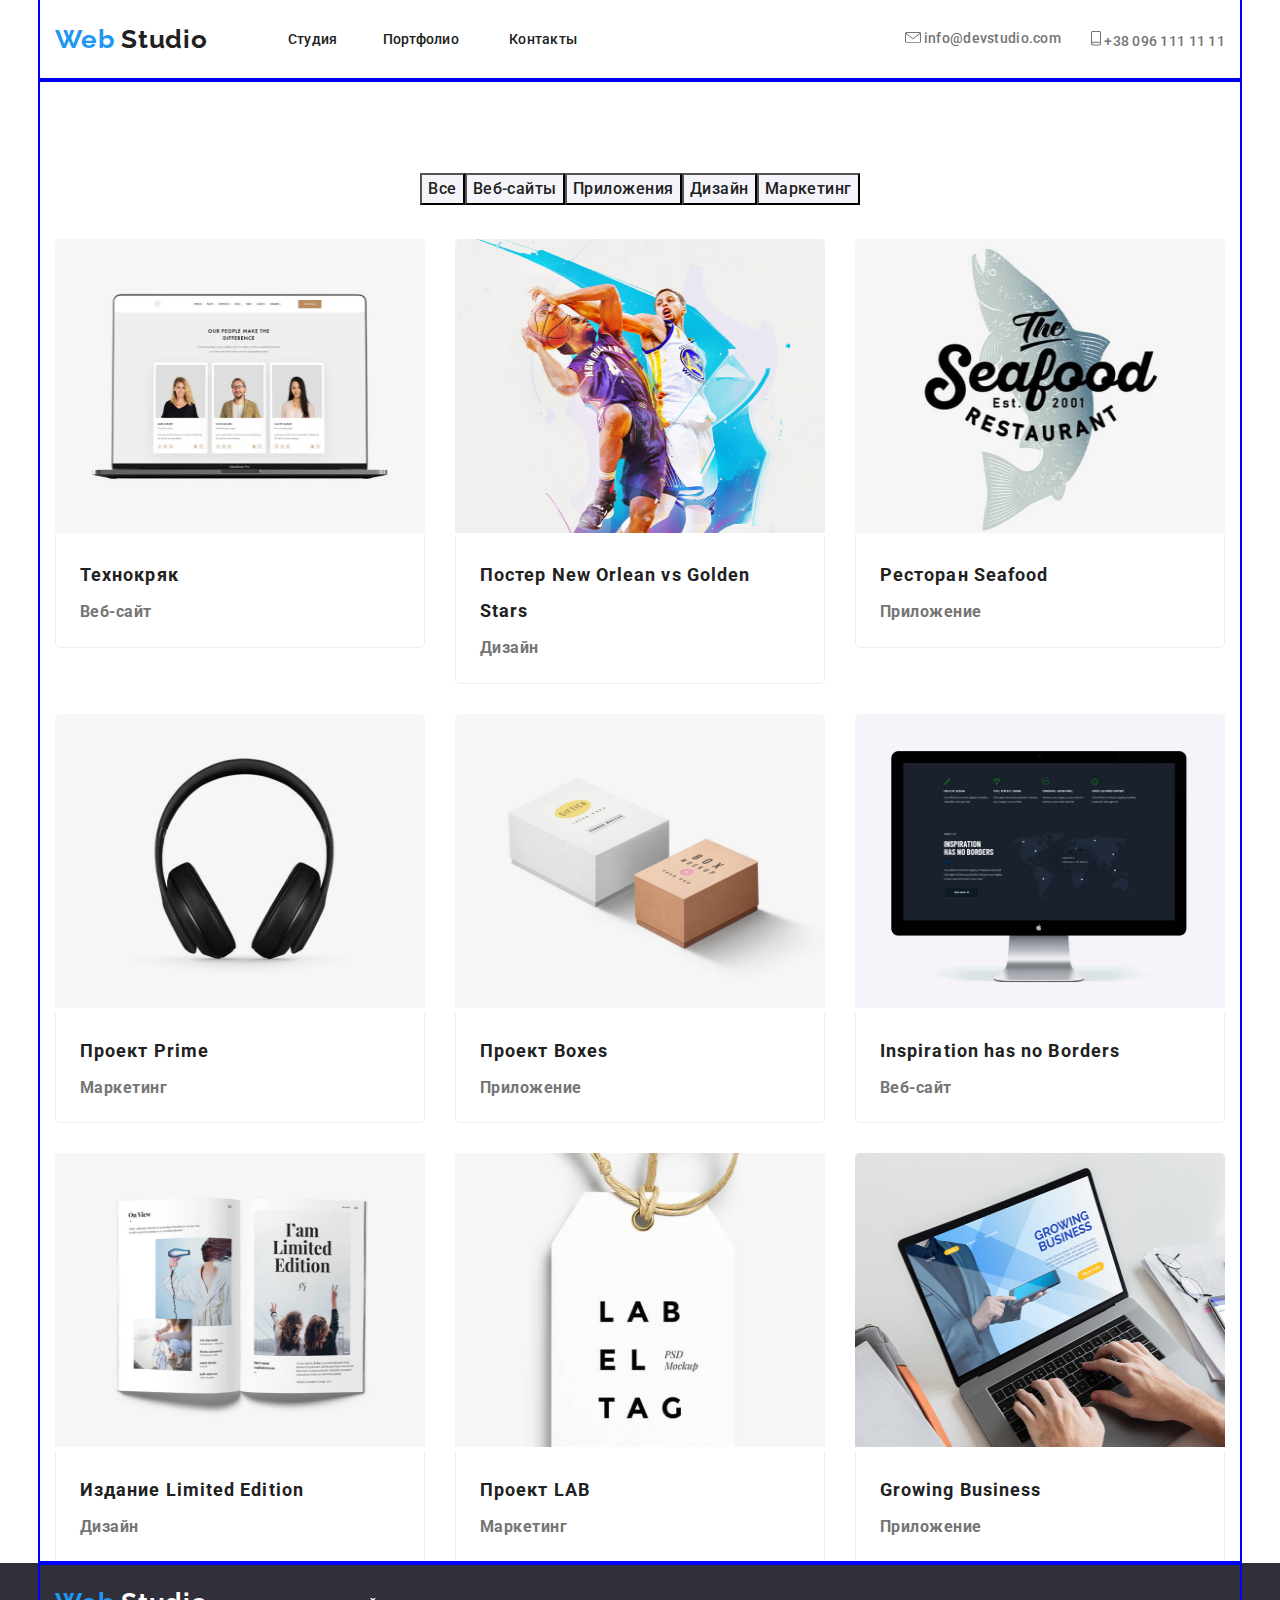
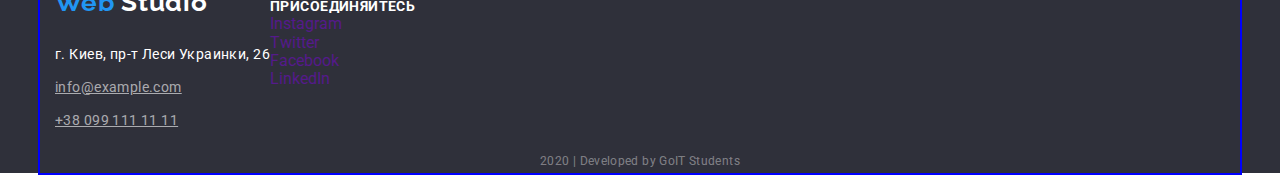
==== commit f60c3997: "испраляет ошибки" ====
--- a/portfolio.html
+++ b/portfolio.html
@@ -63,34 +63,33 @@
               <img
                 src="./images/technokryak.jpg"
                 alt="фото сайта"
-                width="380"
-                height="295"
-                class="image"
-              />
-              <h2 class="title">Технокряк</h2>
-              <p class="type">Веб-сайт</p>
-              <!-- <p class="text">
+                width="370"
+                height="294"
+                class="image"
+              />
+              <div class="card content">
+                <h2 class="title">Технокряк</h2>
+                <p class="type">Веб-сайт</p>
+                <!-- <p class="text">
               Технокряк это современная площадка распространения коронавируса.
               Компании используют эту платформу для цифрового шпионажа и атак на
               защищённые сервера конкурентов.
-            </p> -->
-            </a>
-          </li>
-          <li class="project element">
-            <a href="" class="link">
-              <img
-                src="./images/poster.jpg"
-                alt="спортивные команды"
-                width="380"
-                height="295"
-                class="image"
-              />
-              <h2 class="title">Постер New Orlean vs Golden Stars</h2>
-              <p class="type">Дизайн</p>
-              <!-- <p class="text">
+                </p> -->
+              </div>
+            </a>
+          </li>
+          <li class="project element">
+            <a href="" class="link">
+              <img src="./images/poster.jpg" alt="спортивные команды"
+              width="370" height="294"" class="image" />
+              <div class="card content">
+                <h2 class="title">Постер New Orlean vs Golden Stars</h2>
+                <p class="type">Дизайн</p>
+                <!-- <p class="text">
               Lorem ipsum dolor sit amet consectetur adipisicing elit. Ab,
               nostrum?
-            </p> -->
+                </p> -->
+              </div>
             </a>
           </li>
           <li class="project element">
@@ -98,16 +97,18 @@
               <img
                 src="./images/seafood.jpg"
                 alt="постер ресторана"
-                width="380"
-                height="295"
-                class="image"
-              />
-              <h2 class="title">Ресторан Seafood</h2>
-              <p class="type">Приложение</p>
-              <!-- <p class="text">
+                width="370"
+                height="294"
+                class="image"
+              />
+              <div class="card content">
+                <h2 class="title">Ресторан Seafood</h2>
+                <p class="type">Приложение</p>
+                <!-- <p class="text">
               Lorem ipsum dolor sit amet consectetur adipisicing elit.
               Aspernatur, neque?
             </p> -->
+              </div>
             </a>
           </li>
           <li class="project element">
@@ -115,16 +116,18 @@
               <img
                 src="./images/prime.jpg"
                 alt="изображение наушников"
-                width="380"
-                height="295"
-                class="image"
-              />
-              <h2 class="title">Проект Prime</h2>
-              <p class="type">Маркетинг</p>
-              <!-- <p class="text">
+                width="370"
+                height="294"
+                class="image"
+              />
+              <div class="card content">
+                <h2 class="title">Проект Prime</h2>
+                <p class="type">Маркетинг</p>
+                <!-- <p class="text">
               Lorem ipsum dolor, sit amet consectetur adipisicing elit. Non,
               aliquid.
             </p> -->
+              </div>
             </a>
           </li>
           <li class="project element">
@@ -132,16 +135,18 @@
               <img
                 src="./images/boxes.jpg"
                 alt="изображение коробок"
-                width="380"
-                height="295"
-                class="image"
-              />
-              <h2 class="title">Проект Boxes</h2>
-              <p class="type">Приложение</p>
-              <!-- <p class="text">
+                width="370"
+                height="294"
+                class="image"
+              />
+              <div class="card content">
+                <h2 class="title">Проект Boxes</h2>
+                <p class="type">Приложение</p>
+                <!-- <p class="text">
               Lorem, ipsum dolor sit amet consectetur adipisicing elit. Eos,
               eaque.
             </p> -->
+              </div>
             </a>
           </li>
           <li class="project element">
@@ -149,16 +154,18 @@
               <img
                 src="./images/inspiration.jpg"
                 alt="изображение монитора"
-                width="380"
-                height="295"
-                class="image"
-              />
-              <h2 class="title">Inspiration has no Borders</h2>
-              <p class="type">Веб-сайт</p>
-              <!-- <p class="text">
+                width="370"
+                height="294"
+                class="image"
+              />
+              <div class="card content">
+                <h2 class="title">Inspiration has no Borders</h2>
+                <p class="type">Веб-сайт</p>
+                <!-- <p class="text">
               Lorem ipsum dolor sit amet consectetur adipisicing elit. Nemo,
               neque.
             </p> -->
+              </div>
             </a>
           </li>
           <li class="project element">
@@ -166,16 +173,18 @@
               <img
                 src="./images/edition.jpg"
                 alt="изображение журнала"
-                width="380"
-                height="295"
-                class="image"
-              />
-              <h2 class="title">Издание Limited Edition</h2>
-              <p class="type">Дизайн</p>
-              <!-- <p class="text">
+                width="370"
+                height="294"
+                class="image"
+              />
+              <div class="card content">
+                <h2 class="title">Издание Limited Edition</h2>
+                <p class="type">Дизайн</p>
+                <!-- <p class="text">
               Lorem ipsum dolor sit amet, consectetur adipisicing elit.
               Distinctio, minus!
             </p> -->
+              </div>
             </a>
           </li>
           <li class="project element">
@@ -183,16 +192,18 @@
               <img
                 src="./images/lab.jpg"
                 alt="изображение этикетки"
-                width="380"
-                height="295"
-                class="image"
-              />
-              <h2 class="title">Проект LAB</h2>
-              <p class="type">Маркетинг</p>
-              <!-- <p class="text">
+                width="370"
+                height="294"
+                class="image"
+              />
+              <div class="card content">
+                <h2 class="title">Проект LAB</h2>
+                <p class="type">Маркетинг</p>
+                <!-- <p class="text">
               Lorem ipsum dolor sit amet consectetur adipisicing elit. Officia,
               omnis!
             </p> -->
+              </div>
             </a>
           </li>
           <li class="project element">
@@ -200,16 +211,18 @@
               <img
                 src="./images/business.jpg"
                 alt="изображение ноутбука"
-                width="380"
-                height="295"
-                class="image"
-              />
-              <h2 class="title">Growing Business</h2>
-              <p class="type">Приложение</p>
-              <!-- <p class="text">
+                width="370"
+                height="294"
+                class="image"
+              />
+              <div class="card content">
+                <h2 class="title">Growing Business</h2>
+                <p class="type">Приложение</p>
+                <!-- <p class="text">
               Lorem, ipsum dolor sit amet consectetur adipisicing elit.
               Repudiandae, consectetur.
             </p> -->
+              </div>
             </a>
           </li>
         </ul>
--- a/css/common.css
+++ b/css/common.css
@@ -24,7 +24,7 @@
 .container {
   margin-left: auto;
   margin-right: auto;
-  width: 1230px;
+  width: 1200px;
   padding-left: 15px;
   padding-right: 15px;
   outline: 2px solid blue;
@@ -132,6 +132,7 @@
 }
 
 .contact-nav .link {
+  display: inline-block;
   color: var(--primaty-text-color);
   text-decoration: none;
 }
@@ -148,7 +149,7 @@
 
 .footer {
   display: flex;
-  align-items: center;
+  align-items: baseline;
 }
 
 .address-street {
@@ -164,7 +165,7 @@
 }
 
 .address .link {
-  display: block;
+  display: inline-block;
   margin-bottom: 9px;
 
   color: var(--footer-main-color);
@@ -184,11 +185,6 @@
   font-size: 14px;
   line-height: 1.71;
   letter-spacing: 0.03em;
-}
-
-.join-box {
-  margin-left: 180px;
-  margin-right: 100px;
 }
 
 .join {
@@ -209,6 +205,7 @@
 }
 
 .join-social .link {
+  display: inline-block;
   text-decoration: none;
 }
 
--- a/css/portfolio.css
+++ b/css/portfolio.css
@@ -62,6 +62,8 @@
   width: calc((100% - 60px) / 3);
   margin-right: 30px;
   margin-bottom: 30px;
+  border-top-left-radius: 5px;
+  border-top-right-radius: 5px;
 }
 
 .project.element:nth-child(3n) {
@@ -72,9 +74,18 @@
   margin-bottom: 0px;
 }
 
-.project-list .image {
-  margin-bottom: 20px;
+.card.content {
+  padding: 20px 24px;
+  border-left: 1px solid #eeeeee;
+  border-right: 1px solid #eeeeee;
+  border-bottom: 1px solid #eeeeee;
+  border-bottom-right-radius: 5px;
+  border-bottom-left-radius: 5px;
 }
+
+/* .project-list .image {
+  display: inline-block;
+} */
 
 .project-list .title {
   margin: 0px;
@@ -88,6 +99,7 @@
 }
 
 .project-list .link {
+  display: inline-block;
   text-decoration: none;
 }
 
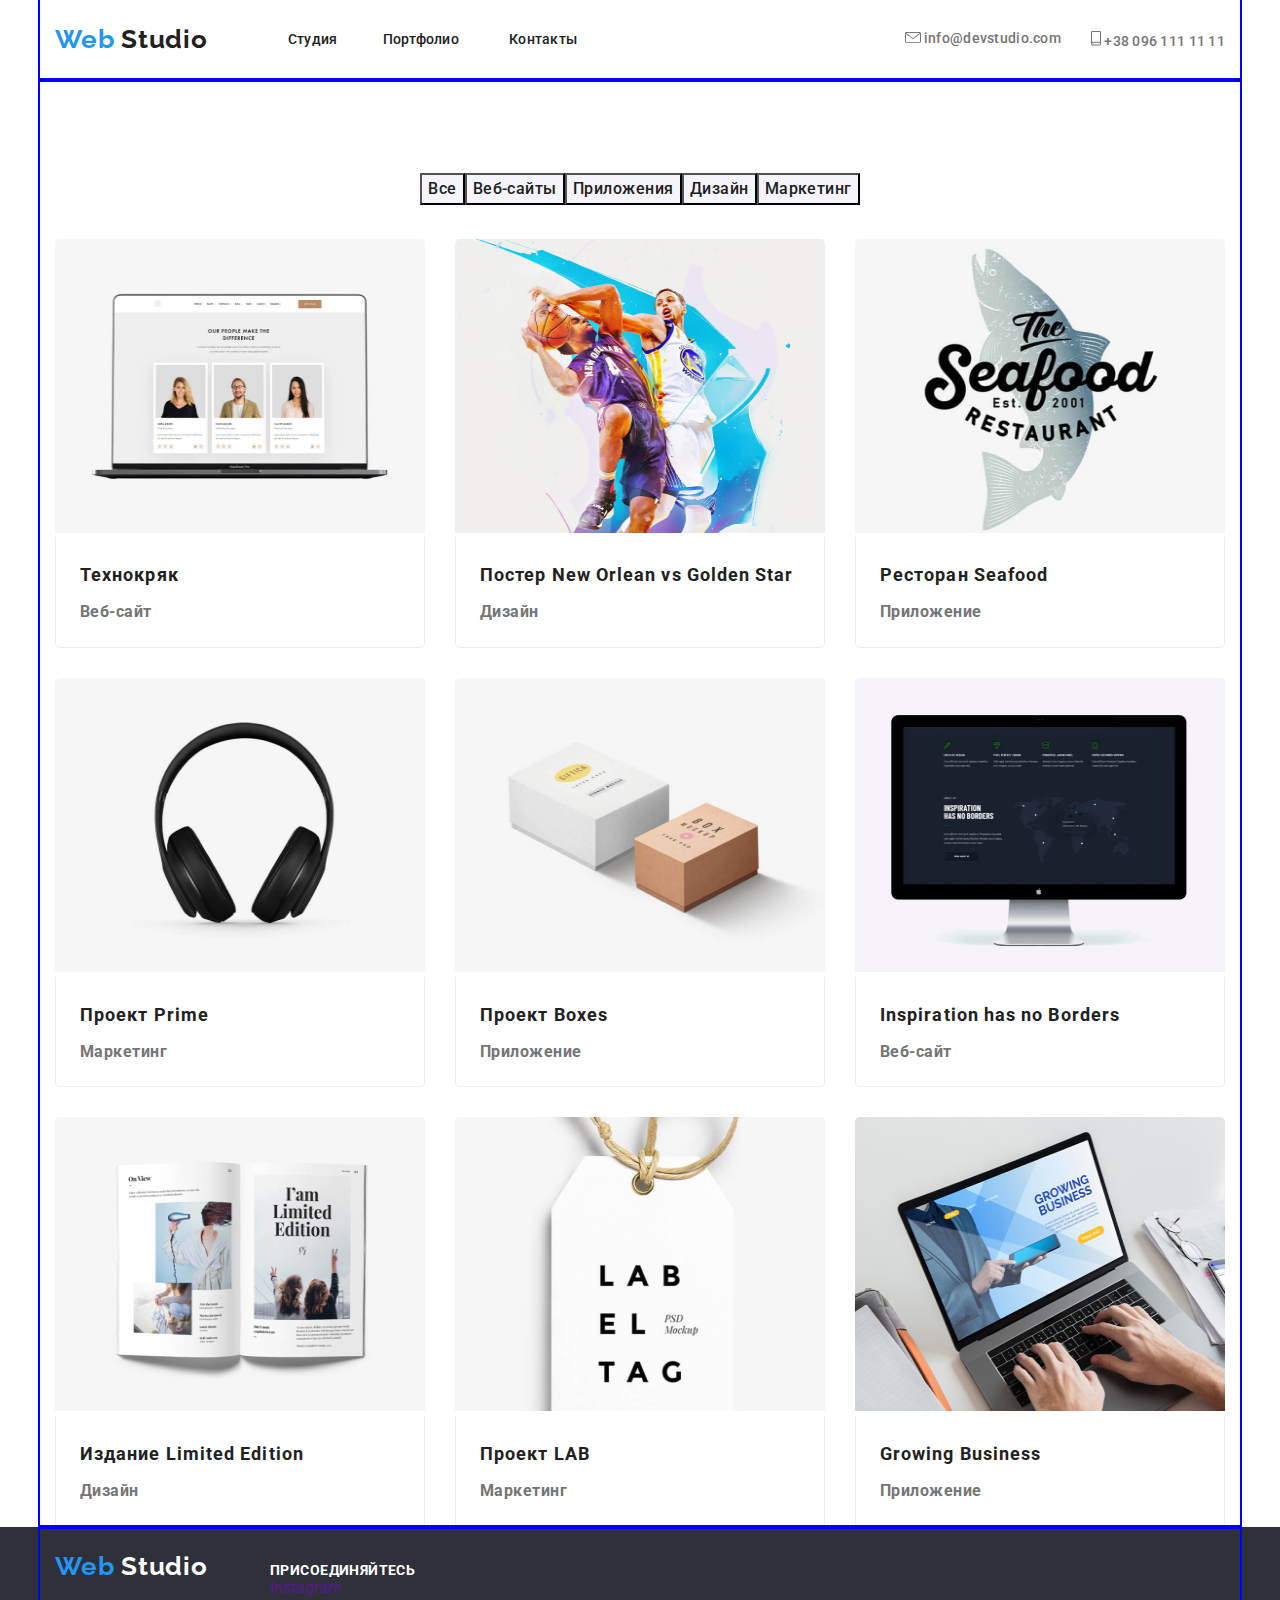
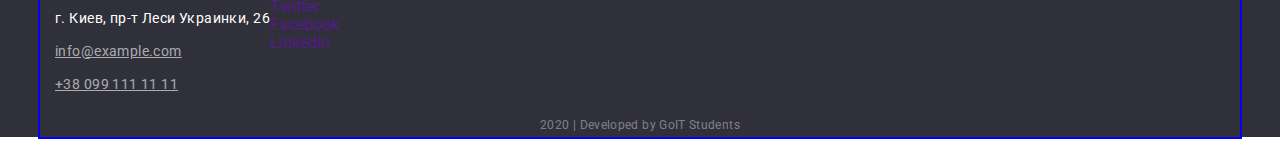
==== commit 57d66d16: "исправляет ошибки" ====
--- a/portfolio.html
+++ b/portfolio.html
@@ -83,7 +83,7 @@
               <img src="./images/poster.jpg" alt="спортивные команды"
               width="370" height="294"" class="image" />
               <div class="card content">
-                <h2 class="title">Постер New Orlean vs Golden Stars</h2>
+                <h2 class="title">Постер New Orlean vs Golden Star</h2>
                 <p class="type">Дизайн</p>
                 <!-- <p class="text">
               Lorem ipsum dolor sit amet consectetur adipisicing elit. Ab,
--- a/css/portfolio.css
+++ b/css/portfolio.css
@@ -83,10 +83,6 @@
   border-bottom-left-radius: 5px;
 }
 
-/* .project-list .image {
-  display: inline-block;
-} */
-
 .project-list .title {
   margin: 0px;
   margin-bottom: 4px;
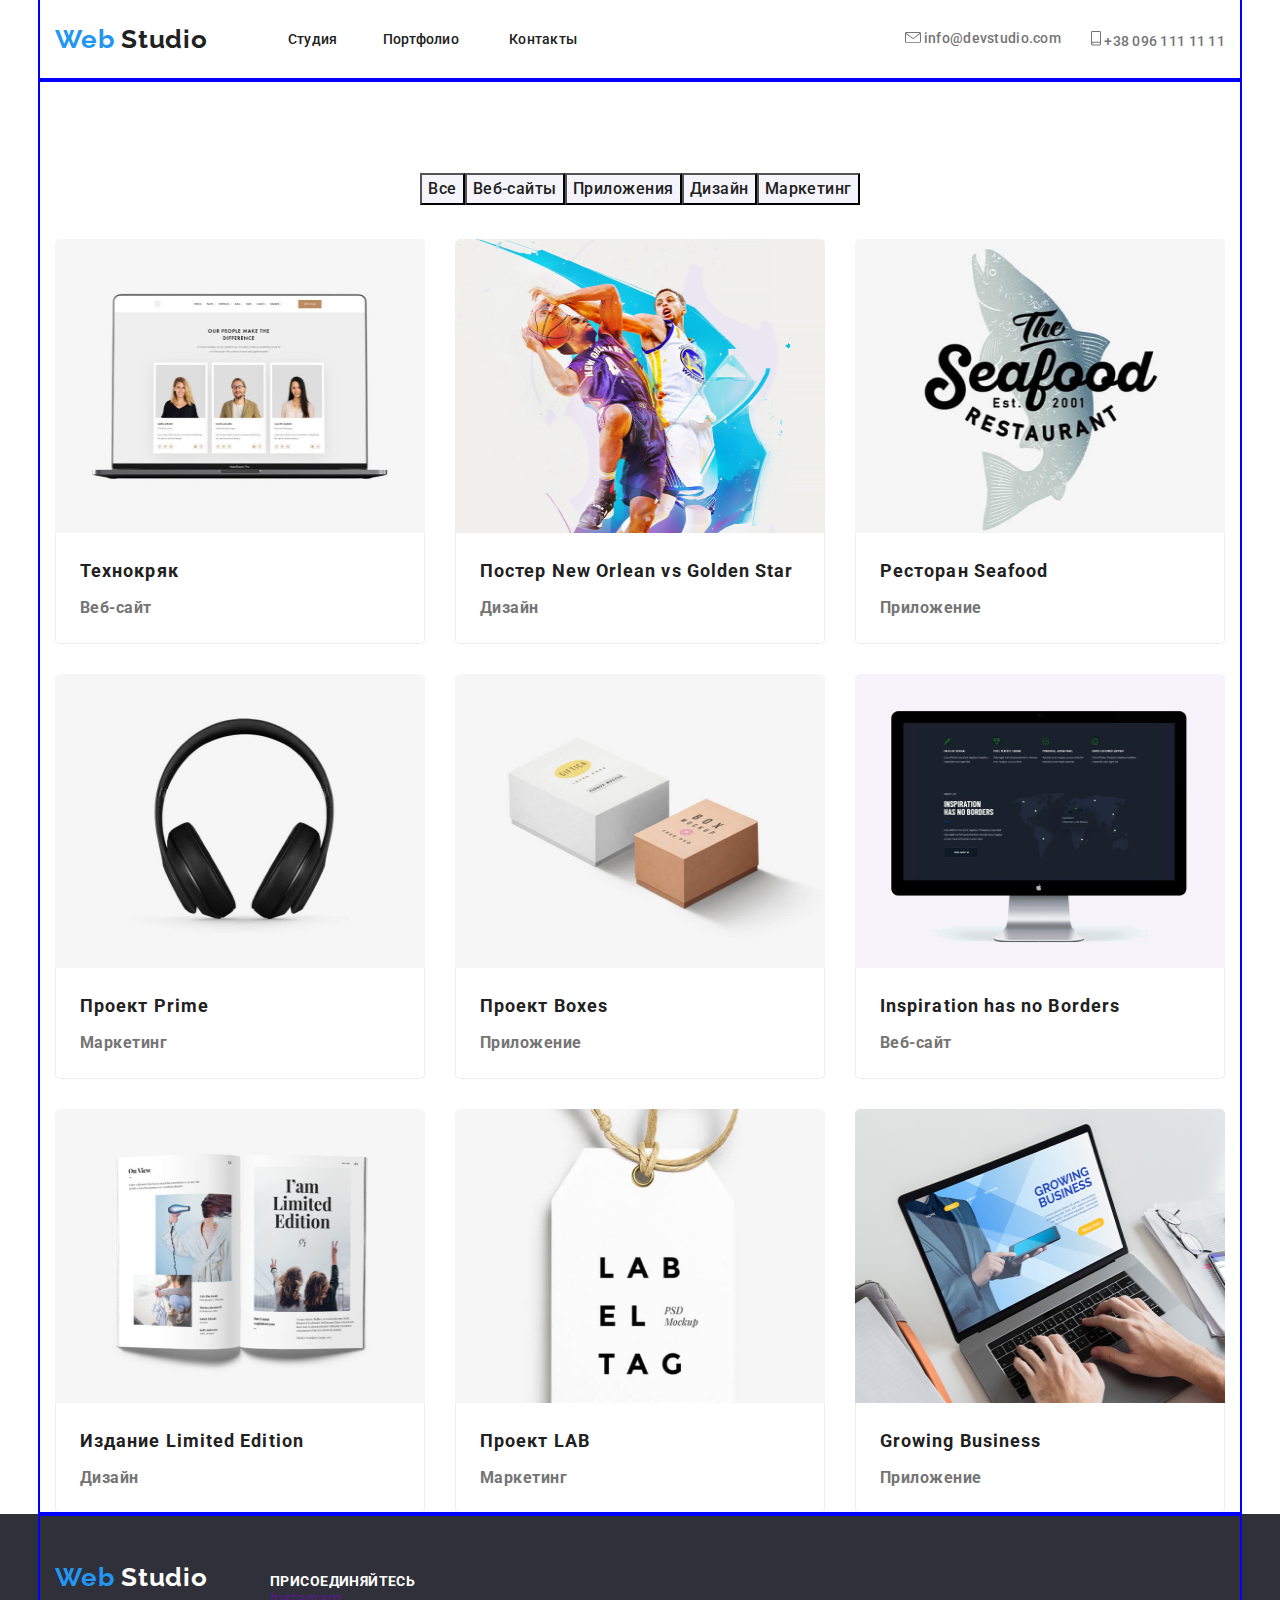
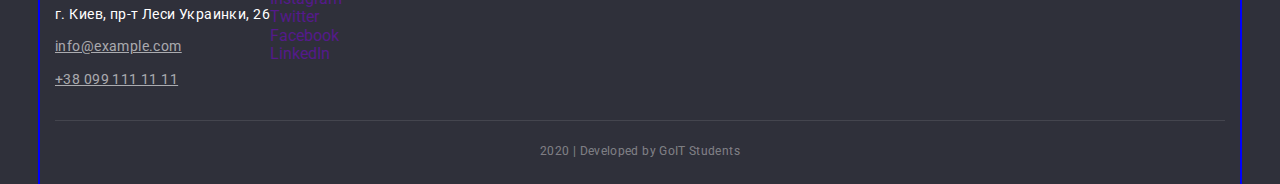
==== commit 43b6d676: "исправляет ошибки" ====
--- a/portfolio.html
+++ b/portfolio.html
@@ -51,11 +51,11 @@
     <main class="section">
       <div class="container main">
         <ul class="service-list">
-          <li><button>Все</button></li>
-          <li><button>Веб-сайты</button></li>
-          <li><button>Приложения</button></li>
-          <li><button>Дизайн</button></li>
-          <li><button>Маркетинг</button></li>
+          <li><button class="link">Все</button></li>
+          <li><button class="link">Веб-сайты</button></li>
+          <li><button class="link">Приложения</button></li>
+          <li><button class="link">Дизайн</button></li>
+          <li><button class="link">Маркетинг</button></li>
         </ul>
         <ul class="project-list">
           <li class="project element">
@@ -234,7 +234,7 @@
       <div class="container">
         <div class="footer">
           <div class="address-box">
-            <a href="" class="logo"
+            <a href="" class="logo-footer"
               >Web <span class="logo-studio-footer">Studio</span></a
             >
             <address class="address">
@@ -278,9 +278,7 @@
               <button type="submit">Подписаться</button>
             </div> -->
         </div>
-        <p>
-          <small class="bottom-text">2020 | Developed by GoIT Students</small>
-        </p>
+        <p class="bottom-text">2020 | Developed by GoIT Students</p>
       </div>
     </footer>
   </body>
--- a/css/common.css
+++ b/css/common.css
@@ -36,7 +36,6 @@
 }
 
 .logo {
-  display: block;
   padding-top: 24px;
   padding-bottom: 25px;
 
@@ -143,13 +142,37 @@
 }
 
 /* footer */
+
+.footer {
+  display: flex;
+  align-items: baseline;
+  border-bottom: 1px solid rgba(255, 255, 255, 0.1);
+}
+
+.logo-footer {
+  color: var(--accent-bg-color);
+  font-family: raleway, sans-serif;
+
+  font-weight: 700;
+  font-size: 26px;
+  line-height: 1.19;
+  letter-spacing: 0.03em;
+
+  text-decoration: none;
+}
+
 .logo-studio-footer {
   color: var(--white-text-color);
 }
 
-.footer {
-  display: flex;
-  align-items: baseline;
+.address-box {
+  display: block;
+  padding-top: 48px;
+  padding-bottom: 28px;
+}
+
+.address {
+  margin-top: 10px;
 }
 
 .address-street {
@@ -215,6 +238,10 @@
 
 .bottom-text {
   display: block;
+  margin: 0px;
+  padding-top: 18px;
+  padding-bottom: 21px;
+
   color: var(--footer-bottom-text);
   font-weight: 400;
   font-size: 12px;
--- a/css/portfolio.css
+++ b/css/portfolio.css
@@ -39,12 +39,27 @@
   display: flex;
   align-items: center;
   justify-content: center;
+  border-radius: 4px;
 
   margin: 0px;
   padding: 0px;
 
   margin-bottom: 34px;
   list-style: none;
+}
+
+.service-list .link {
+  display: inline-block;
+
+  /* background-color: var(--secondary-bg-color);
+  text-decoration: none;
+  color: var(--title-text-color);
+  font-weight: 500;
+  font-size: 16px;
+  line-height: 1.62;
+  letter-spacing: 0.03em;
+  border-radius: 4px;
+  padding: 6px 22px; */
 }
 
 /* projects */
@@ -72,6 +87,10 @@
 
 .project.element:nth-last-child(-n + 3) {
   margin-bottom: 0px;
+}
+
+.project-list .image {
+  display: block;
 }
 
 .card.content {
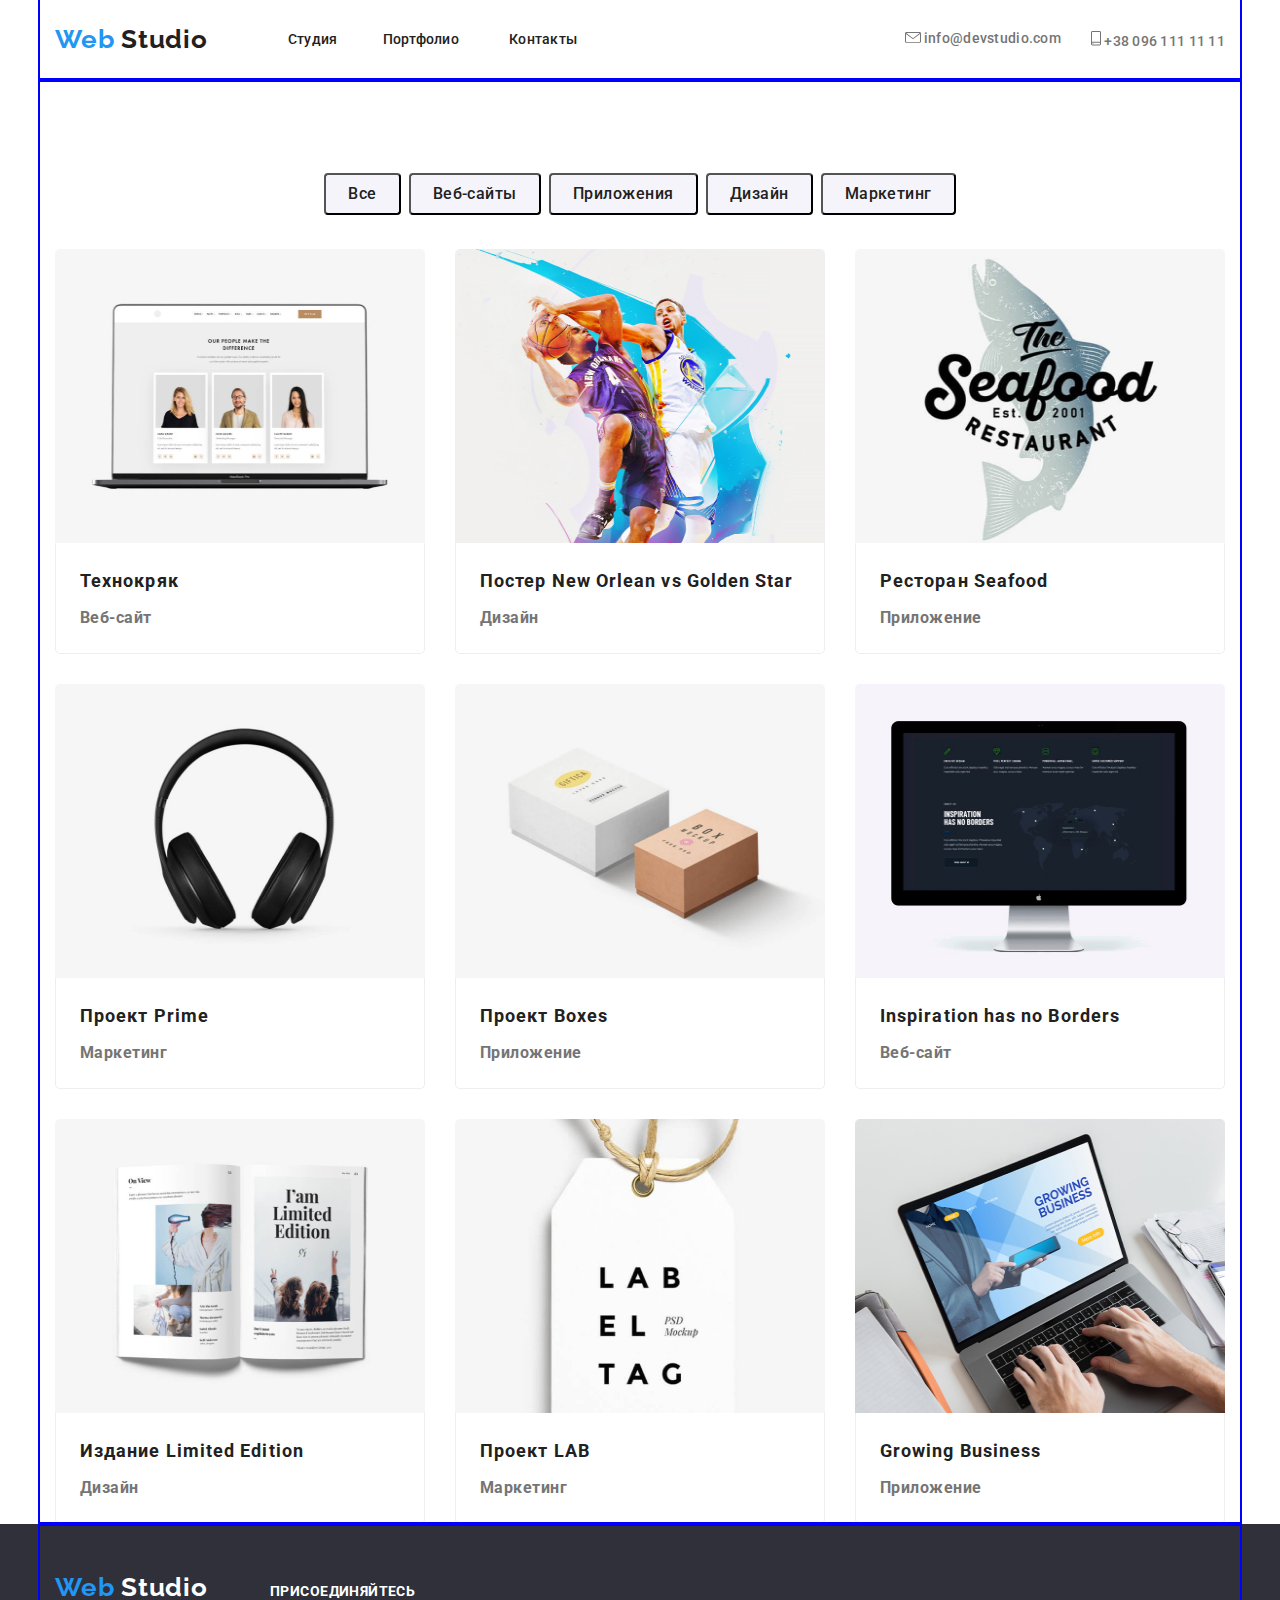
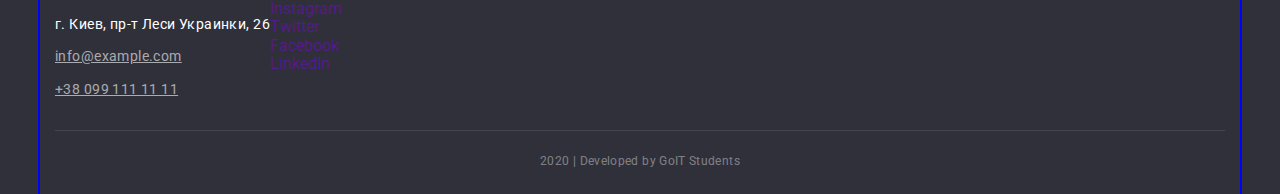
==== commit 1dbd5181: "исправляет кнопки в портфолио" ====
--- a/portfolio.html
+++ b/portfolio.html
@@ -51,11 +51,11 @@
     <main class="section">
       <div class="container main">
         <ul class="service-list">
-          <li><button class="link">Все</button></li>
-          <li><button class="link">Веб-сайты</button></li>
-          <li><button class="link">Приложения</button></li>
-          <li><button class="link">Дизайн</button></li>
-          <li><button class="link">Маркетинг</button></li>
+          <li class="link"><button>Все</button></li>
+          <li class="link"><button>Веб-сайты</button></li>
+          <li class="link"><button>Приложения</button></li>
+          <li class="link"><button>Дизайн</button></li>
+          <li class="link"><button>Маркетинг</button></li>
         </ul>
         <ul class="project-list">
           <li class="project element">
--- a/css/common.css
+++ b/css/common.css
@@ -41,24 +41,20 @@
 
   color: var(--accent-bg-color);
   font-family: raleway, sans-serif;
-
   font-weight: 700;
   font-size: 26px;
   line-height: 1.19;
   letter-spacing: 0.03em;
-
   text-decoration: none;
 }
 
 .logo-studio {
   color: var(--title-text-color);
   font-family: raleway, sans-serif;
-
   font-weight: 700;
   font-size: 26px;
   line-height: 1.19;
   letter-spacing: 0.03em;
-
   text-decoration: none;
 }
 
@@ -78,17 +74,15 @@
 .site-nav {
   display: flex;
   margin-left: 80px;
-
   margin-top: 0px;
   margin-bottom: 0px;
-
   padding: 0px;
+  list-style: none;
+
   font-weight: 500;
   font-size: 14px;
   line-height: 1.14;
   letter-spacing: 0.02em;
-
-  list-style: none;
 }
 
 /* .site-nav .item {
@@ -113,8 +107,8 @@
   margin-top: 0px;
   margin-bottom: 0px;
   margin-left: auto;
-
   padding: 0px;
+
   font-weight: 500;
   font-size: 14px;
   line-height: 1.14;
@@ -152,12 +146,10 @@
 .logo-footer {
   color: var(--accent-bg-color);
   font-family: raleway, sans-serif;
-
   font-weight: 700;
   font-size: 26px;
   line-height: 1.19;
   letter-spacing: 0.03em;
-
   text-decoration: none;
 }
 
--- a/css/portfolio.css
+++ b/css/portfolio.css
@@ -13,6 +13,10 @@
 /* button */
 
 button {
+  display: inline-block;
+  border-radius: 4px;
+  padding: 6px 22px;
+
   color: var(--title-text-color);
   background-color: var(--secondary-bg-color);
   font-family: inherit;
@@ -25,8 +29,8 @@
 
 button:hover,
 button:focus {
+  background-color: var(--accent-bg-color);
   color: var(--white-text-color);
-  background-color: var(--accent-bg-color);
 }
 
 .container.main {
@@ -48,18 +52,8 @@
   list-style: none;
 }
 
-.service-list .link {
-  display: inline-block;
-
-  /* background-color: var(--secondary-bg-color);
-  text-decoration: none;
-  color: var(--title-text-color);
-  font-weight: 500;
-  font-size: 16px;
-  line-height: 1.62;
-  letter-spacing: 0.03em;
-  border-radius: 4px;
-  padding: 6px 22px; */
+.service-list .link:not(:last-child) {
+  margin-right: 8px;
 }
 
 /* projects */
@@ -103,6 +97,7 @@
 }
 
 .project-list .title {
+  display: inline-block;
   margin: 0px;
   margin-bottom: 4px;
 
